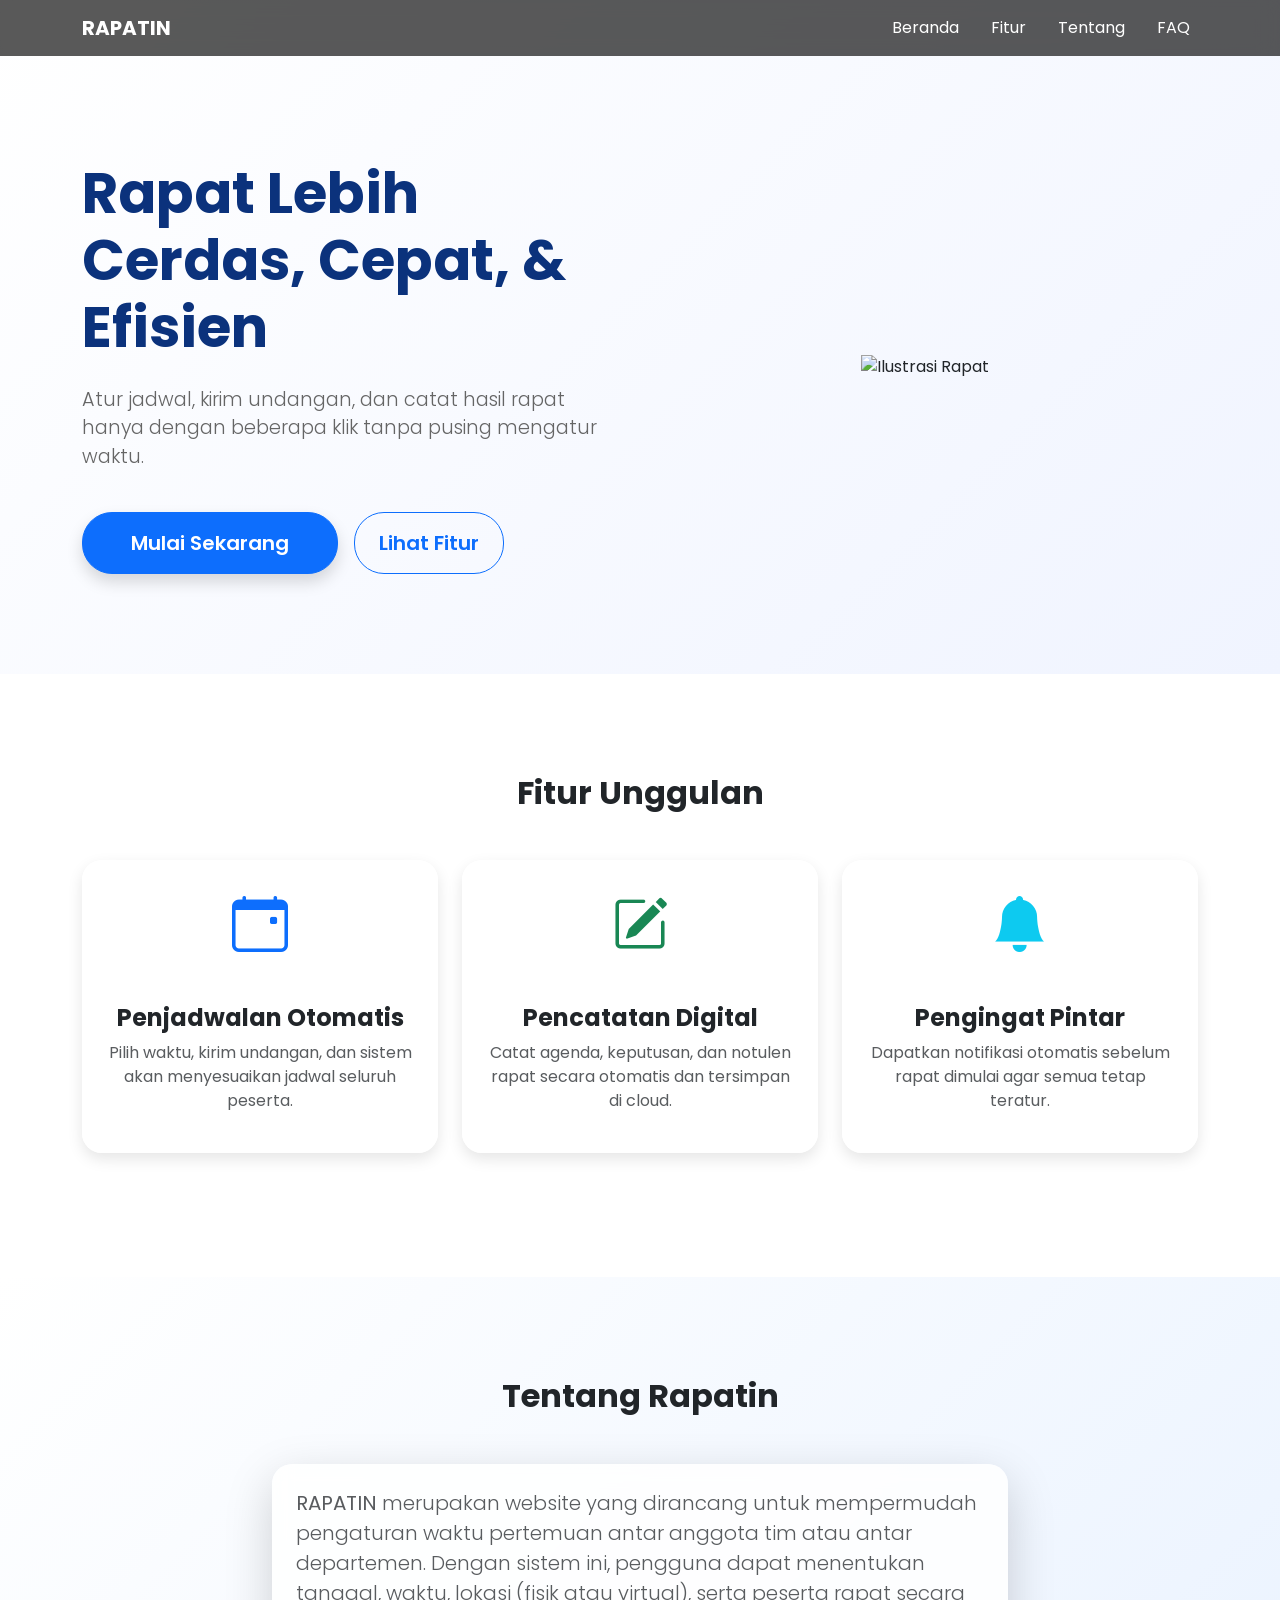
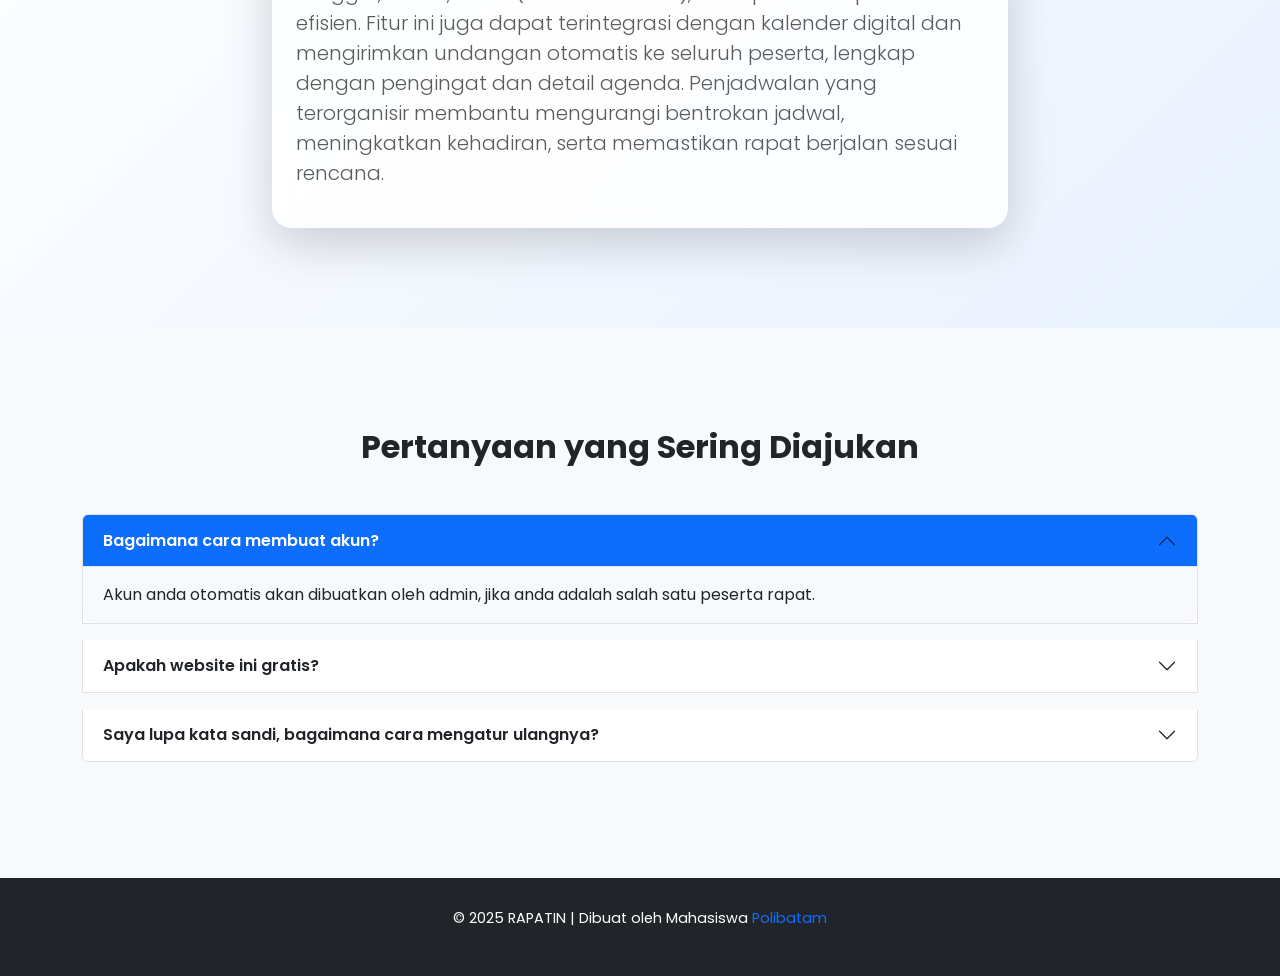
==== landing/index.html @ 559a26ad "Update index.html" ====
<!DOCTYPE html>
<html lang="id">
<head>
  <meta charset="UTF-8" />
  <meta name="viewport" content="width=device-width, initial-scale=1.0" />
  <title>RAPATIN | Aplikasi Penjadwalan Rapat Cerdas</title>
  <link rel="shortcut icon" href="../assets/logo/logo.png">

  <!-- Bootstrap -->
  <link href="https://cdn.jsdelivr.net/npm/bootstrap@5.3.0/dist/css/bootstrap.min.css" rel="stylesheet" />

  <!-- Bootstrap Icons -->
  <link rel="stylesheet" href="https://cdn.jsdelivr.net/npm/bootstrap-icons@1.10.5/font/bootstrap-icons.css" />

  <!-- Google Fonts -->
  <link href="https://fonts.googleapis.com/css2?family=Poppins:wght@400;600;700&display=swap" rel="stylesheet" />

  <!-- AOS Animation -->
  <link href="https://cdn.jsdelivr.net/npm/aos@2.3.4/dist/aos.css" rel="stylesheet" />

  <style>
    /* ===================================
       GAYA UMUM
       =================================== */
    :root {
      --primary: #0d6efd;
      --secondary: #0b327c;
      --accent: #ffc107;
      --dark: #212529;
      --light: #f8f9fa;
    }

    * {
      scroll-behavior: smooth;
    }

    body {
      font-family: "Poppins", sans-serif;
      background: var(--light);
      color: var(--dark);
      overflow-x: hidden;
    }

    /* ===================================
       NAVBAR
       =================================== */
    .navbar {
      transition: all 0.4s ease;
      backdrop-filter: blur(10px);
      background-color: rgba(0, 0, 0, 0.65);
    }

    .navbar.scrolled {
      background-color: var(--dark);
      box-shadow: 0 4px 20px rgba(0, 0, 0, 0.4);
    }

    .nav-link {
      color: #fff !important;
      margin-left: 1rem;
      transition: color 0.3s ease;
    }

    .nav-link:hover {
      color: var(--accent) !important;
    }

   /* ===================================
   HERO SECTION (UPDATED)
   =================================== */

.hero-section {
    background: linear-gradient(135deg, #ffffff 0%, #f0f4ff 100%); /* Warna lebih terang agar ilustrasi menyatu */
    color: var(--dark);
    padding: 160px 0 100px 0;
    position: relative;
    overflow: hidden;
    text-align: left; /* Berubah jadi rata kiri */
}

/* Menghapus pseudo-element ::before yang lama agar tidak menabrak gambar */
.hero-section::before {
    display: none; 
}

.hero-image {
    max-width: 100%;
    height: auto;
    /* Memberikan sedikit efek mengapung */
    animation: floating 3s ease-in-out infinite;
}

@keyframes floating {
    0% { transform: translateY(0px); }
    50% { transform: translateY(-15px); }
    100% { transform: translateY(0px); }
}

.hero-section h1 {
    font-weight: 700;
    font-size: 3.5rem;
    color: var(--secondary);
    line-height: 1.2;
}

.hero-section p {
    color: #555;
    margin-bottom: 30px;
}

    /* Tombol yang lebih menarik */
    .hero-section .btn-warning {
      background: #ffc107;
      border: none;
      padding: 18px 50px;
      font-size: 1.1rem;
      text-transform: uppercase;
      letter-spacing: 1px;
      box-shadow: 0 10px 20px rgba(255, 193, 7, 0.3);
    }

    /* Responsif untuk HP */
    @media (max-width: 768px) {
      .hero-section h1 { font-size: 2.5rem; }
      .hero-section { padding: 100px 20px; }
    
    }

    @keyframes move-bg {
      from { transform: translate(0, 0); }
      to { transform: translate(50px, 50px); }
    }

    .hero-section h1 {
      font-weight: 700;
      font-size: 3.5rem;
    }

    .hero-section p {
      font-size: 1.2rem;
      opacity: 0.9;
      margin-bottom: 40px;
    }

    .hero-section .btn {
      font-weight: 600;
      padding: 15px 40px;
      border-radius: 30px;
      transition: all 0.3s ease;
    }

    .hero-section .btn:hover {
      transform: translateY(-4px);
      box-shadow: 0 8px 20px rgba(255, 193, 7, 0.5);
    }

    /* ===================================
       FITUR SECTION
       =================================== */
    #fitur {
      background: #fff;
      padding: 100px 0;
    }

    #fitur .card {
      border: none;
      border-radius: 20px;
      backdrop-filter: blur(8px);
      background: rgba(255, 255, 255, 0.8);
      box-shadow: 0 6px 15px rgba(0, 0, 0, 0.1);
      transition: all 0.4s ease;
    }

    #fitur .card:hover {
      transform: translateY(-10px);
      box-shadow: 0 15px 25px rgba(0, 0, 0, 0.15);
    }

    #fitur i {
      font-size: 3.5rem;
      color: var(--primary);
      margin-bottom: 20px;
    }

    /* ===================================
       TENTANG SECTION
       =================================== */
    #tentang {
      background: linear-gradient(135deg, #ffffff, #e9f2ff);
      padding: 100px 0;
    }

    #tentang .card {
      border: none;
      background: rgba(255, 255, 255, 0.85);
      backdrop-filter: blur(10px);
      border-radius: 20px;
      box-shadow: 0 6px 20px rgba(0, 0, 0, 0.1);
      transition: all 0.3s ease;
    }

    #tentang .card:hover {
      transform: scale(1.02);
    }

    /* ===================================
       FAQ SECTION
       =================================== */
    #faq {
      padding: 100px 0;
    }

    .accordion-button {
      font-weight: 600;
    }

    .accordion-button:not(.collapsed) {
      background-color: var(--primary);
      color: #fff;
    }

    .accordion-body {
      background-color: #f8f9fc;
      border-radius: 0 0 10px 10px;
    }

    /* ===================================
       FOOTER
       =================================== */
    footer {
      background: var(--dark);
      color: #ffffff;
      text-align: center;
      padding: 30px 0;
      font-size: 0.9rem;
    }

    footer a {
      color: var(--accent);
      text-decoration: none;
    }

    footer a:hover {
      text-decoration: underline;
    }
  </style>
</head>
<body>
  <!-- ========================= NAVBAR ========================= -->
  <nav class="navbar navbar-expand-lg fixed-top">
    <div class="container">
      <a class="navbar-brand fw-bold text-white" href="#">RAPATIN</a>
      <button class="navbar-toggler bg-light" data-bs-toggle="collapse" data-bs-target="#navbarNav">
        <span class="navbar-toggler-icon"></span>
      </button>
      <div class="collapse navbar-collapse" id="navbarNav">
        <ul class="navbar-nav ms-auto text-center">
          <li class="nav-item"><a href="#hero" class="nav-link">Beranda</a></li>
          <li class="nav-item"><a href="#fitur" class="nav-link">Fitur</a></li>
          <li class="nav-item"><a href="#tentang" class="nav-link">Tentang</a></li>
          <li class="nav-item"><a href="#faq" class="nav-link">FAQ</a></li>
        </ul>
      </div>
    </div>
  </nav>

  <!-- ========================= HERO ========================= -->
 <section id="hero" class="hero-section">
  <div class="container">
    <div class="row align-items-center">
      <div class="col-lg-6" data-aos="fade-right">
        <h1 class="mb-4">Rapat Lebih Cerdas, Cepat, & Efisien</h1>
        <p class="lead">Atur jadwal, kirim undangan, dan catat hasil rapat hanya dengan beberapa klik tanpa pusing mengatur waktu.</p>
        <div class="d-flex gap-3">
            <a href="../login/login.php" class="btn btn-primary btn-lg px-5 shadow">Mulai Sekarang</a>
            <a href="#fitur" class="btn btn-outline-primary btn-lg px-4">Lihat Fitur</a>
        </div>
      </div>
      
      <div class="col-lg-6 mt-5 mt-lg-0 text-center" data-aos="fade-left">
        <img src="undraw_eating-together_mr7m.png" alt="Ilustrasi Rapat" class="hero-image">
      </div>
    </div>
  </div>
</section>

  <!-- ========================= FITUR ========================= -->
  <section id="fitur">
    <div class="container">
      <h2 class="text-center fw-bold mb-5" data-aos="fade-up">Fitur Unggulan</h2>
      <div class="row text-center">
        <div class="col-md-4 mb-4" data-aos="zoom-out" data-aos-delay="100">
          <div class="card p-4 h-100">
            <i class="bi bi-calendar-event"></i>
            <h4 class="fw-bold mt-3">Penjadwalan Otomatis</h4>
            <p class="text-muted">Pilih waktu, kirim undangan, dan sistem akan menyesuaikan jadwal seluruh peserta.</p>
          </div>
        </div>
        <div class="col-md-4 mb-4" data-aos="zoom-out" data-aos-delay="200">
          <div class="card p-4 h-100">
            <i class="bi bi-pencil-square text-success"></i>
            <h4 class="fw-bold mt-3">Pencatatan Digital</h4>
            <p class="text-muted">Catat agenda, keputusan, dan notulen rapat secara otomatis dan tersimpan di cloud.</p>
          </div>
        </div>
        <div class="col-md-4 mb-4" data-aos="zoom-out" data-aos-delay="300">
          <div class="card p-4 h-100">
            <i class="bi bi-bell-fill text-info"></i>
            <h4 class="fw-bold mt-3">Pengingat Pintar</h4>
            <p class="text-muted">Dapatkan notifikasi otomatis sebelum rapat dimulai agar semua tetap teratur.</p>
          </div>
        </div>
      </div>
    </div>
  </section>

  <!-- ========================= TENTANG ========================= -->
  <section id="tentang">
    <div class="container">
      <h2 class="text-center fw-bold mb-5" data-aos="fade-up">Tentang Rapatin</h2>
      <div class="row justify-content-center">
        <div class="col-md-8" data-aos="fade-up" data-aos-delay="150">
          <div class="card p-4 shadow-lg">
            <p class="lead text-muted">
              <strong>RAPATIN</strong> merupakan website yang dirancang untuk mempermudah pengaturan waktu pertemuan antar anggota tim atau antar departemen. Dengan sistem ini, pengguna dapat menentukan tanggal, waktu, lokasi (fisik atau virtual), serta peserta rapat secara efisien. Fitur ini juga dapat terintegrasi dengan kalender digital dan mengirimkan undangan otomatis ke seluruh peserta, lengkap dengan pengingat dan detail agenda. Penjadwalan yang terorganisir membantu mengurangi bentrokan jadwal, meningkatkan kehadiran, serta memastikan rapat berjalan sesuai rencana.
            </p>
          </div>
        </div>
      </div>
    </div>
  </section>

  <!-- ========================= FAQ ========================= -->
  <section id="faq" class="bg-light">
    <div class="container">
      <h2 class="text-center fw-bold mb-5" data-aos="fade-up">Pertanyaan yang Sering Diajukan</h2>
      <div class="accordion" id="faqAccordion" data-aos="fade-up" data-aos-delay="150">
        <div class="accordion-item mb-3">
          <h2 class="accordion-header" id="q1">
            <button class="accordion-button" data-bs-toggle="collapse" data-bs-target="#a1">Bagaimana cara membuat akun?</button>
          </h2>
          <div id="a1" class="accordion-collapse collapse show">
            <div class="accordion-body">
              Akun anda otomatis akan dibuatkan oleh admin, jika anda adalah salah satu peserta rapat.
            </div>
          </div>
        </div>

        <div class="accordion-item mb-3">
          <h2 class="accordion-header" id="q2">
            <button class="accordion-button collapsed" data-bs-toggle="collapse" data-bs-target="#a2">Apakah website ini gratis?</button>
          </h2>
          <div id="a2" class="accordion-collapse collapse">
            <div class="accordion-body">
              Tentu saja, website ini gratis karena kami merupakan mahasiswa di Politeknik Negeri Batam yang sedang mengimplementasikan ilmu yang kami dapat ke dalam sebuah website yang berguna untuk semua orang.
            </div>
          </div>
        </div>

        <div class="accordion-item mb-3">
          <h2 class="accordion-header" id="q3">
            <button class="accordion-button collapsed" data-bs-toggle="collapse" data-bs-target="#a3">Saya lupa kata sandi, bagaimana cara mengatur ulangnya?</button>
          </h2>
          <div id="a3" class="accordion-collapse collapse">
            <div class="accordion-body">
              Menghubungi ketua masing-masing organisasi untuk mengatur ulang kata sandi.
          </div>
        </div>
      </div>
    </div>
  </section>

  <!-- ========================= FOOTER ========================= -->
  <footer>
    <p>© 2025 RAPATIN | Dibuat oleh Mahasiswa <a href="#" class="text-primary">Polibatam</a></p>
  </footer>

  <!-- Bootstrap JS -->
  <script src="https://cdn.jsdelivr.net/npm/bootstrap@5.3.0/dist/js/bootstrap.bundle.min.js"></script>

  <!-- AOS Animation -->
  <script src="https://cdn.jsdelivr.net/npm/aos@2.3.4/dist/aos.js"></script>
  <script>
    // Inisialisasi AOS
    AOS.init({ duration: 1000, once: true });

    // Efek Navbar saat scroll
    window.addEventListener("scroll", () => {
      const navbar = document.querySelector(".navbar");
      navbar.classList.toggle("scrolled", window.scrollY > 50);
    });
  </script>
</body>
</html>
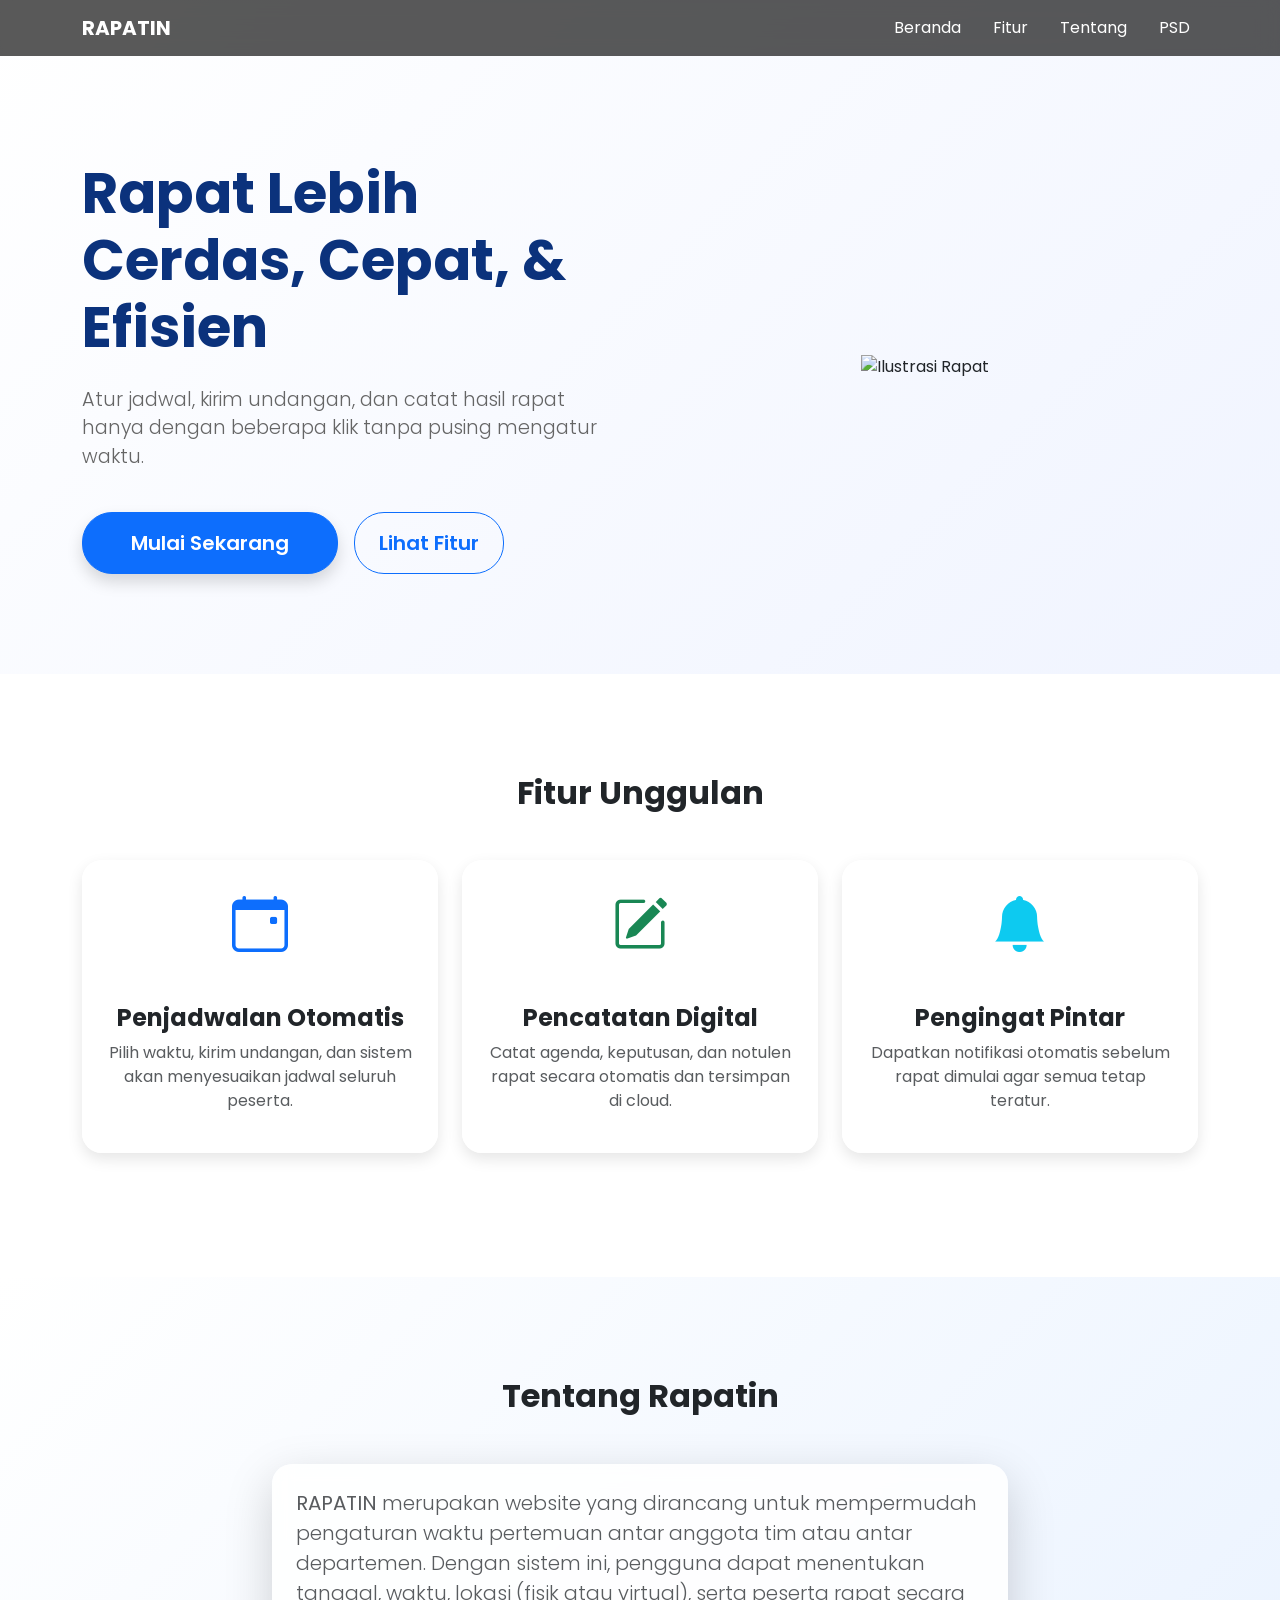
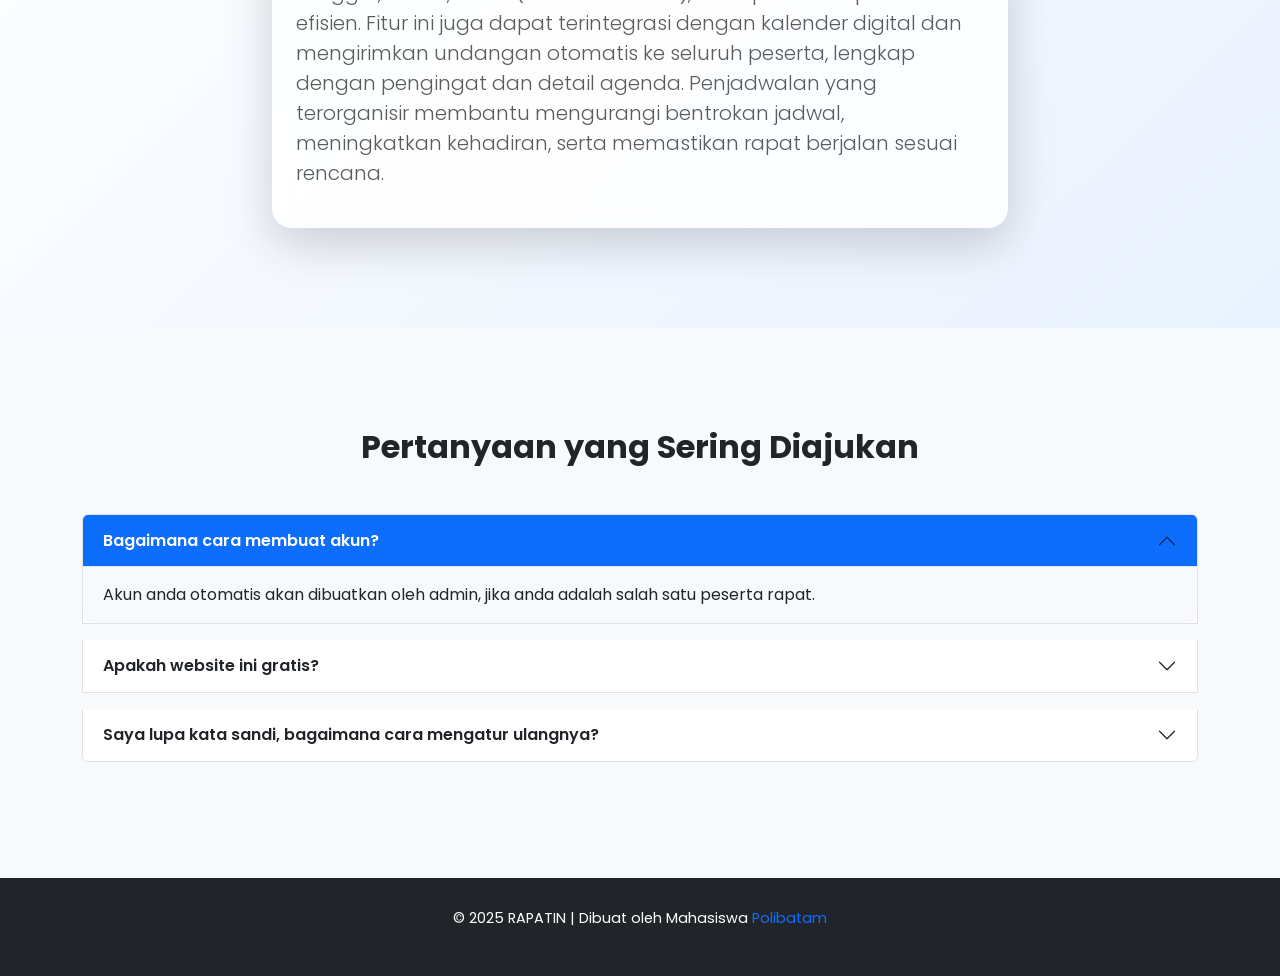
==== commit f7d45459: "Update index.html" ====
--- a/landing/index.html
+++ b/landing/index.html
@@ -258,7 +258,7 @@
           <li class="nav-item"><a href="#hero" class="nav-link">Beranda</a></li>
           <li class="nav-item"><a href="#fitur" class="nav-link">Fitur</a></li>
           <li class="nav-item"><a href="#tentang" class="nav-link">Tentang</a></li>
-          <li class="nav-item"><a href="#faq" class="nav-link">FAQ</a></li>
+          <li class="nav-item"><a href="#faq" class="nav-link">PSD</a></li>
         </ul>
       </div>
     </div>
@@ -393,3 +393,4 @@
 </body>
 </html>
 
+
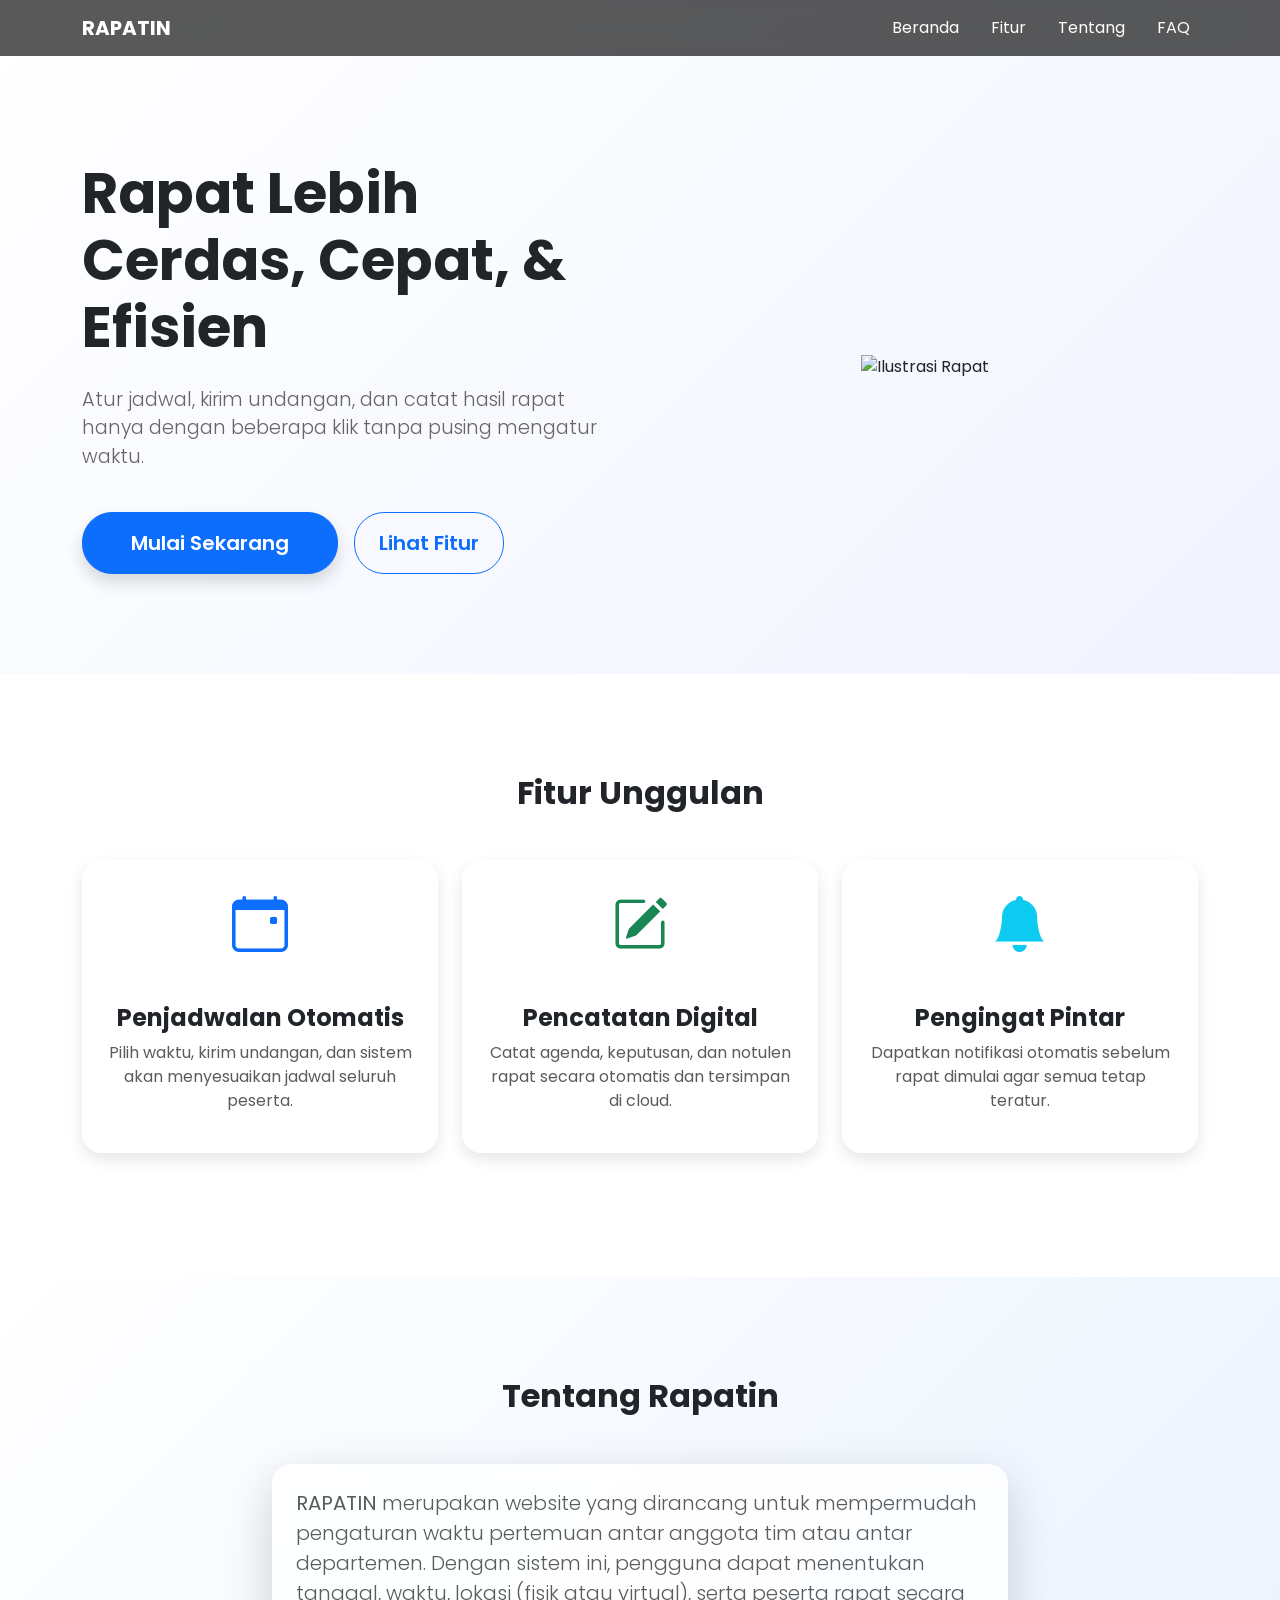
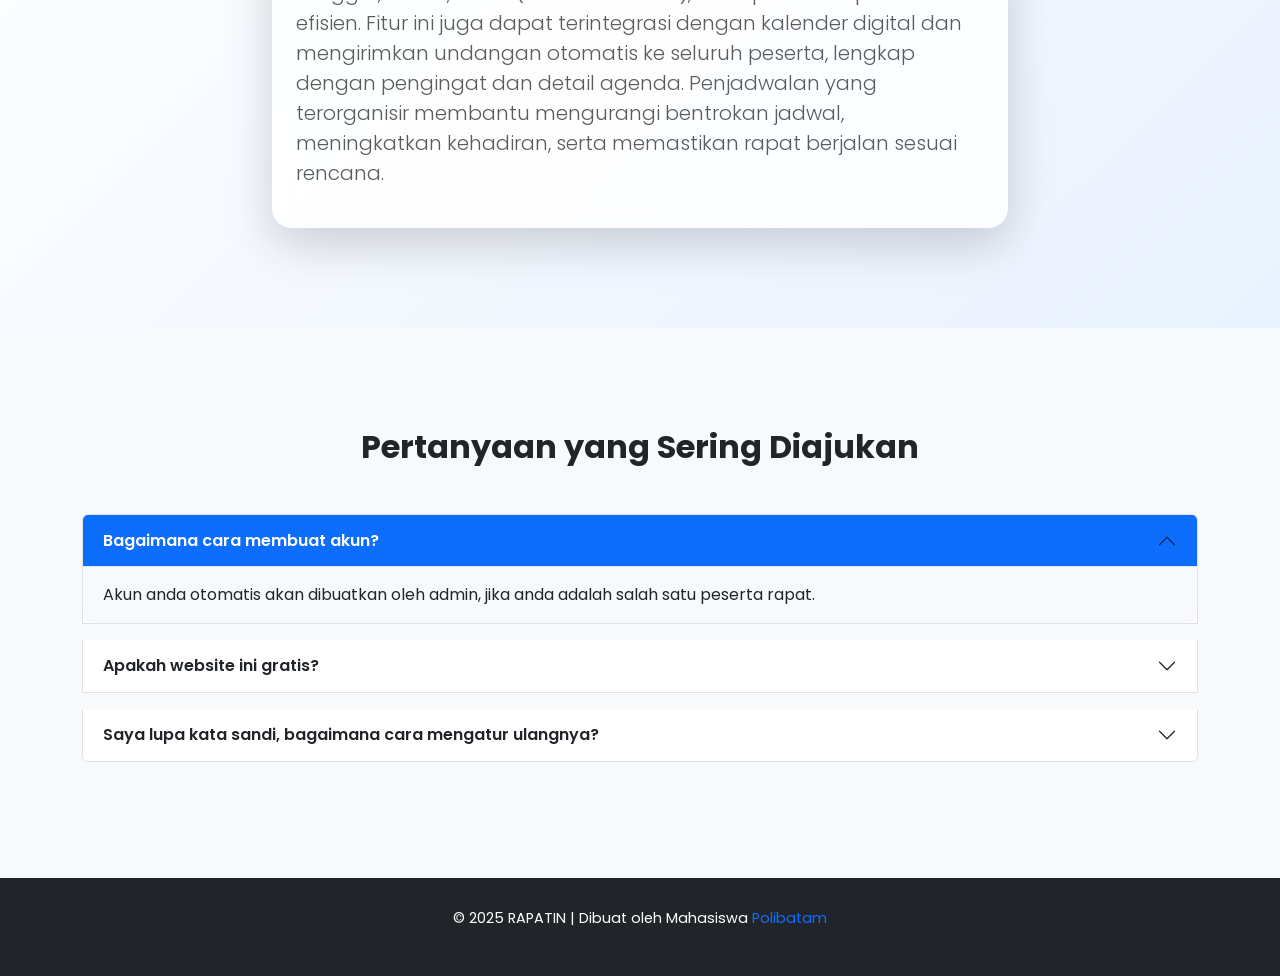
==== commit 3e0300ae: "Update index.html" ====
--- a/landing/index.html
+++ b/landing/index.html
@@ -24,7 +24,11 @@
        =================================== */
     :root {
       --primary: #0d6efd;
+<<<<<<< Updated upstream
       --secondary: #0b327c;
+=======
+      --secondary: #343352;
+>>>>>>> Stashed changes
       --accent: #ffc107;
       --dark: #212529;
       --light: #f8f9fa;
@@ -258,7 +262,7 @@
           <li class="nav-item"><a href="#hero" class="nav-link">Beranda</a></li>
           <li class="nav-item"><a href="#fitur" class="nav-link">Fitur</a></li>
           <li class="nav-item"><a href="#tentang" class="nav-link">Tentang</a></li>
-          <li class="nav-item"><a href="#faq" class="nav-link">PSD</a></li>
+          <li class="nav-item"><a href="#faq" class="nav-link">FAQ</a></li>
         </ul>
       </div>
     </div>
@@ -393,4 +397,3 @@
 </body>
 </html>
 
-
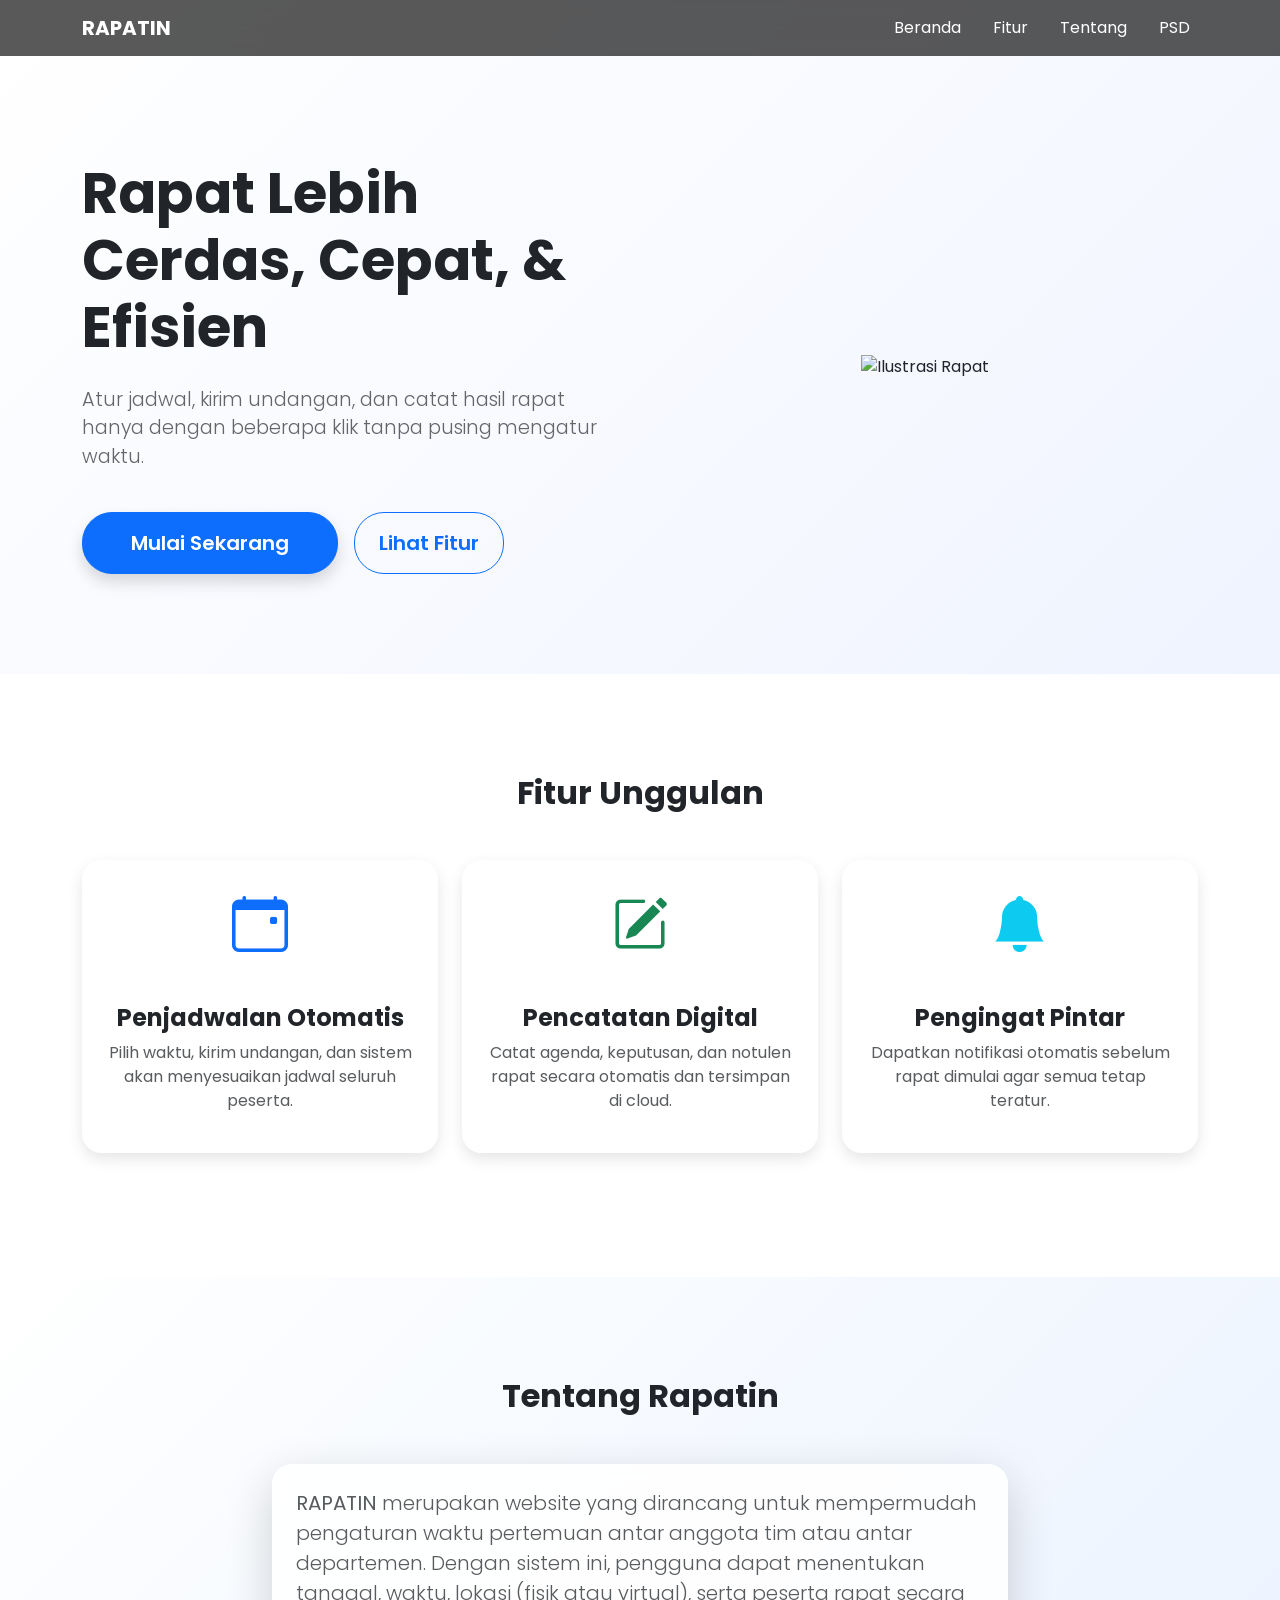
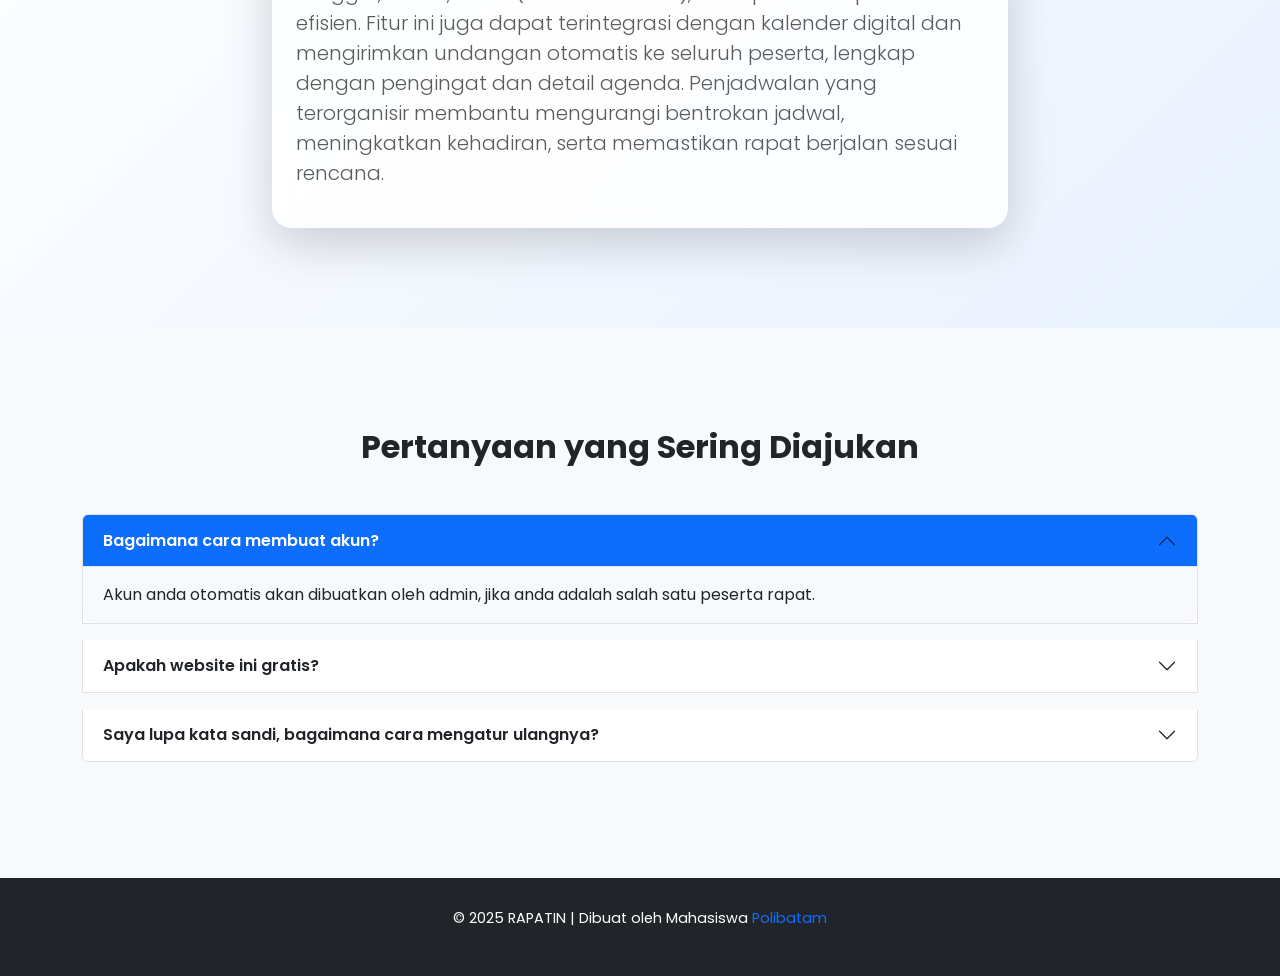
==== commit 93f89619: "Merge branch 'main' of https://github.com/bisyarahsh/pengelolaan" ====
--- a/landing/index.html
+++ b/landing/index.html
@@ -262,7 +262,7 @@
           <li class="nav-item"><a href="#hero" class="nav-link">Beranda</a></li>
           <li class="nav-item"><a href="#fitur" class="nav-link">Fitur</a></li>
           <li class="nav-item"><a href="#tentang" class="nav-link">Tentang</a></li>
-          <li class="nav-item"><a href="#faq" class="nav-link">FAQ</a></li>
+          <li class="nav-item"><a href="#faq" class="nav-link">PSD</a></li>
         </ul>
       </div>
     </div>
@@ -397,3 +397,4 @@
 </body>
 </html>
 
+
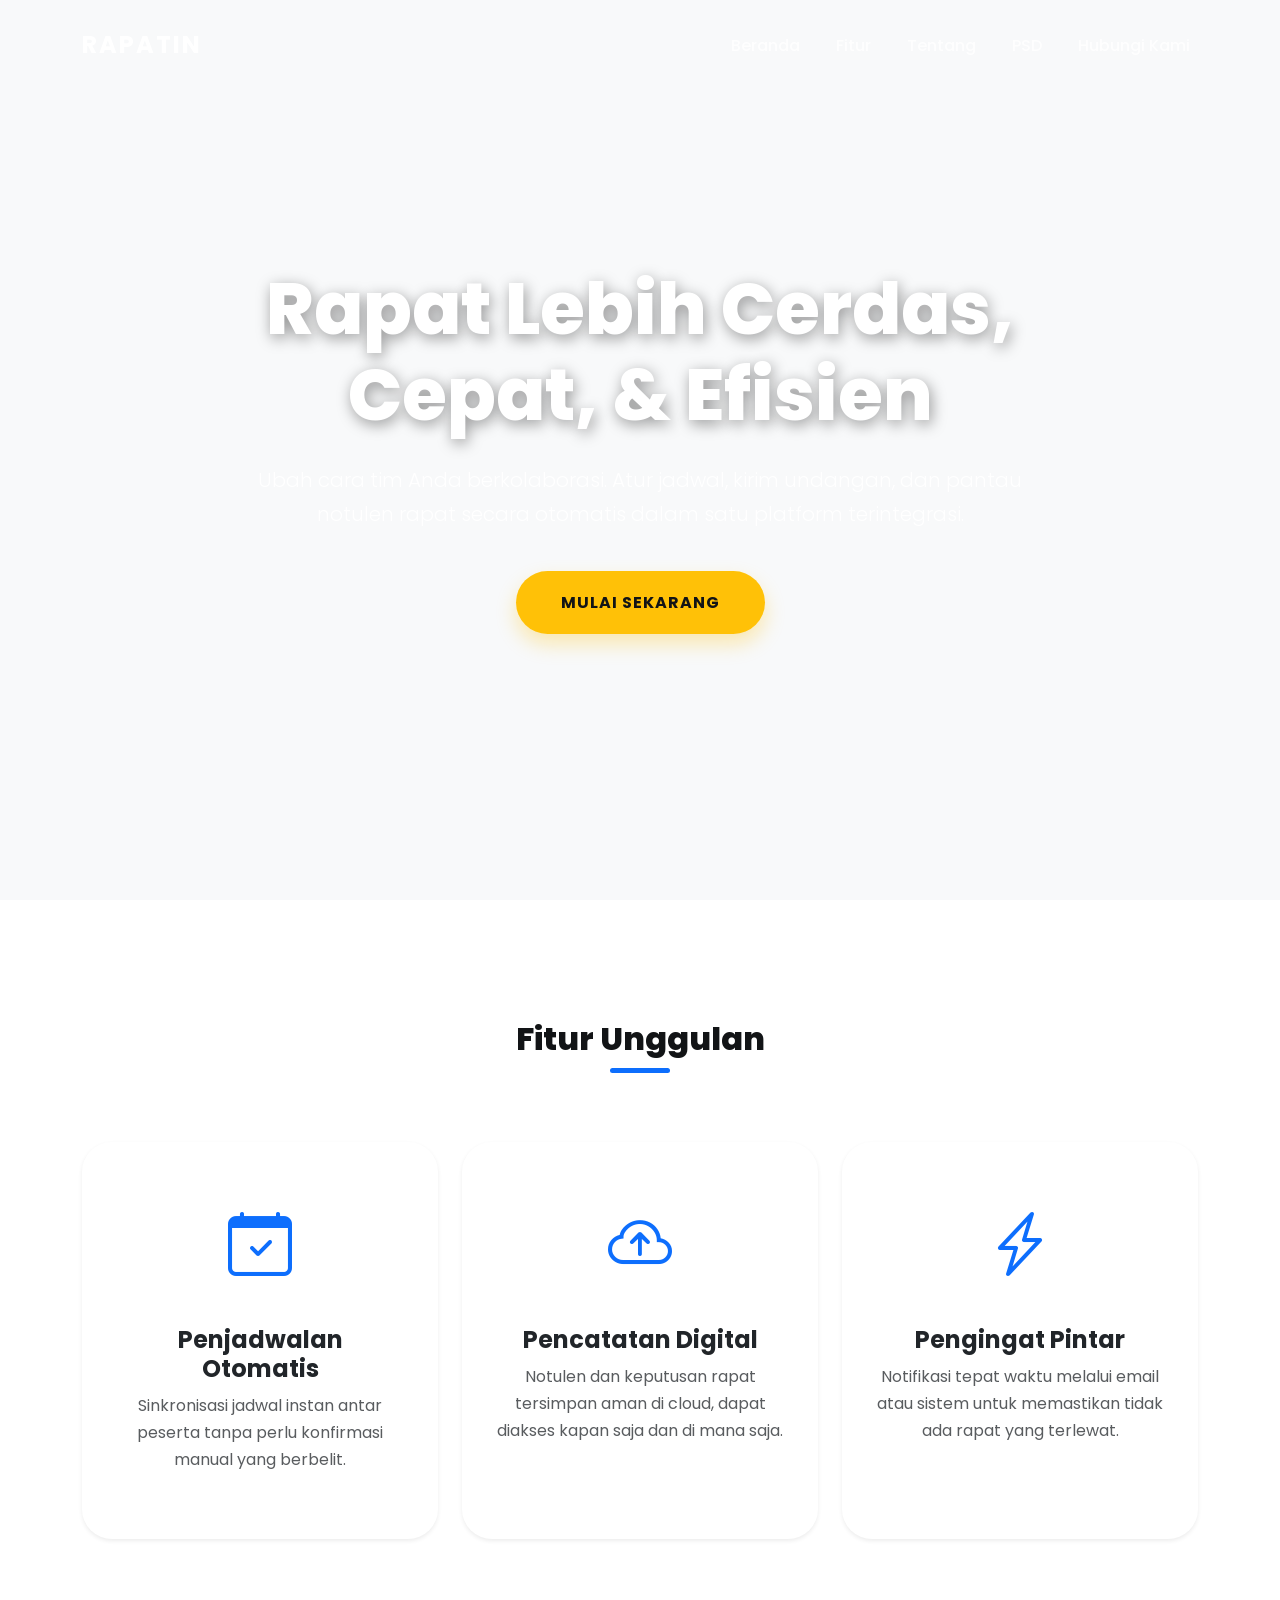
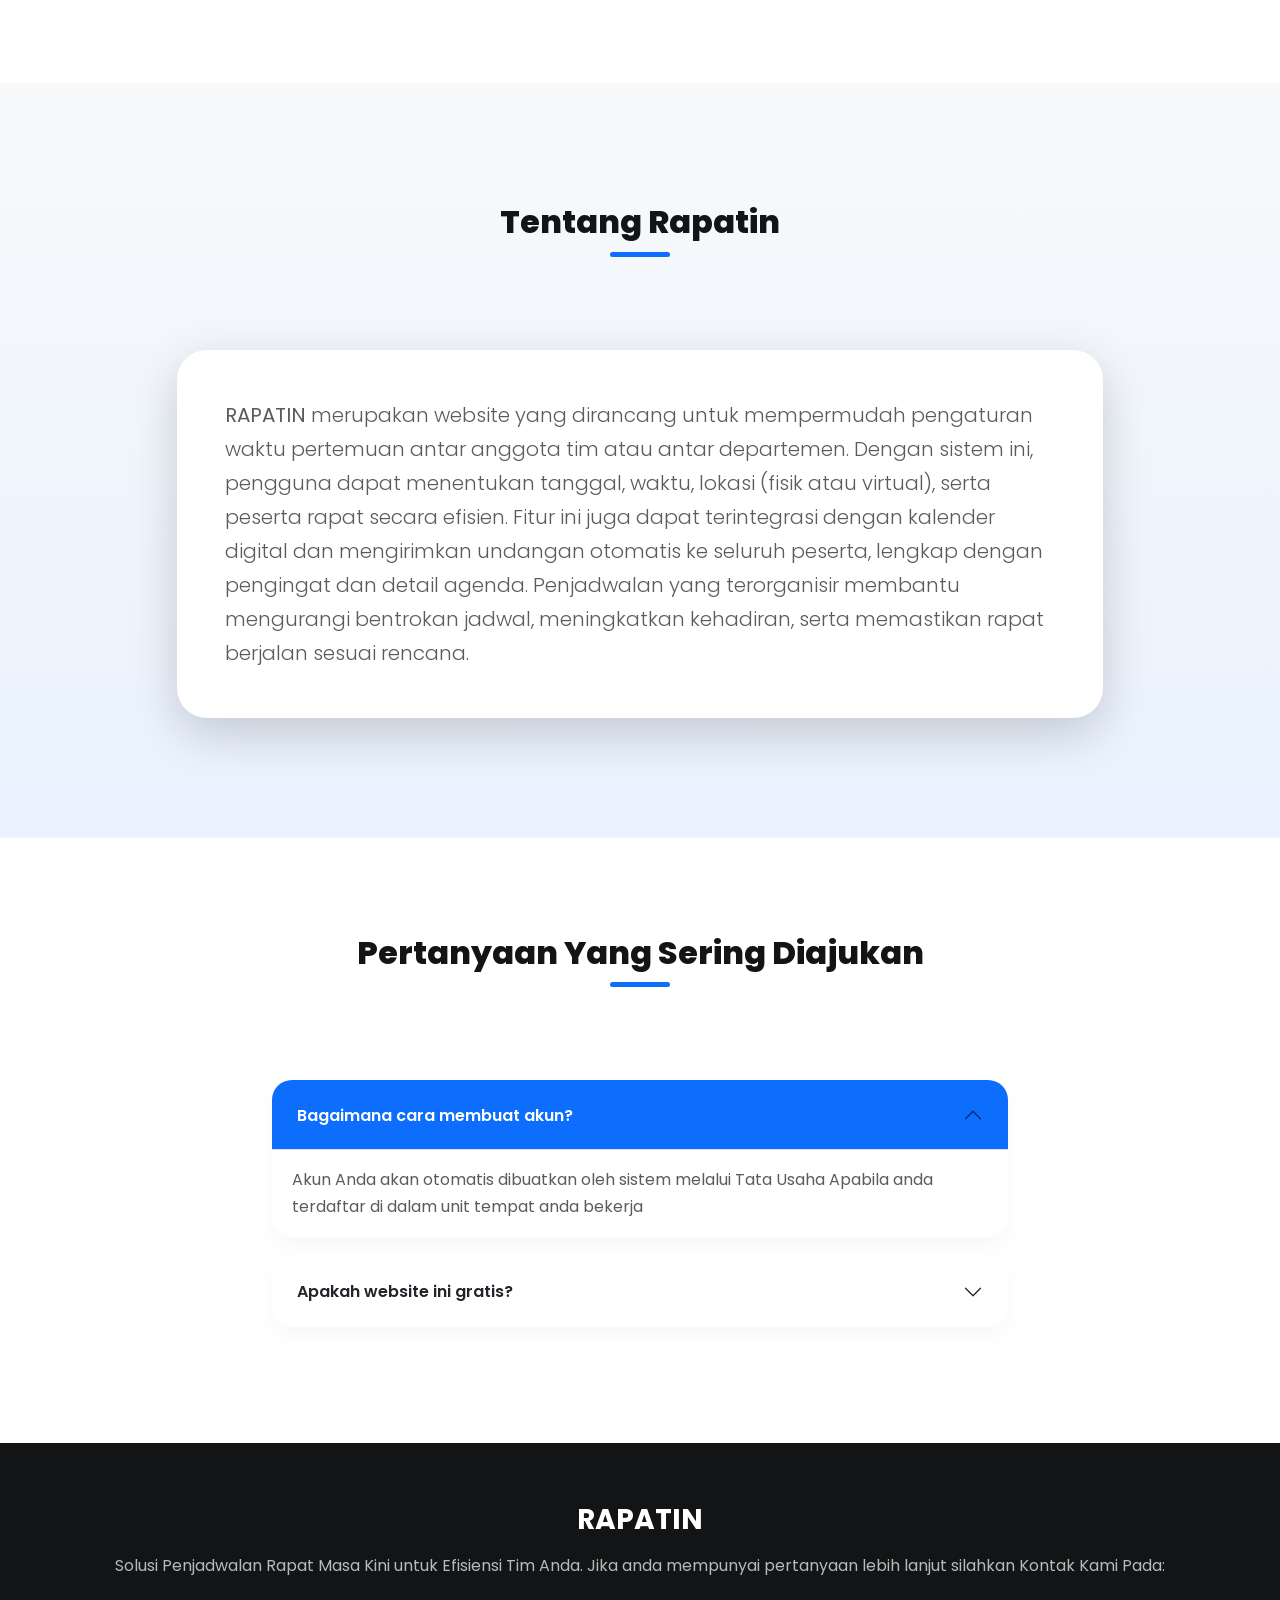
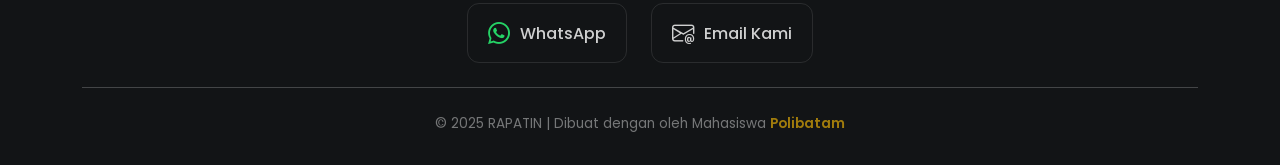
==== commit dbe86f58: "Update index.html" ====
--- a/landing/index.html
+++ b/landing/index.html
@@ -6,32 +6,26 @@
   <title>RAPATIN | Aplikasi Penjadwalan Rapat Cerdas</title>
   <link rel="shortcut icon" href="../assets/logo/logo.png">
 
-  <!-- Bootstrap -->
   <link href="https://cdn.jsdelivr.net/npm/bootstrap@5.3.0/dist/css/bootstrap.min.css" rel="stylesheet" />
 
-  <!-- Bootstrap Icons -->
   <link rel="stylesheet" href="https://cdn.jsdelivr.net/npm/bootstrap-icons@1.10.5/font/bootstrap-icons.css" />
 
-  <!-- Google Fonts -->
-  <link href="https://fonts.googleapis.com/css2?family=Poppins:wght@400;600;700&display=swap" rel="stylesheet" />
-
-  <!-- AOS Animation -->
+  <link href="https://fonts.googleapis.com/css2?family=Poppins:wght@300;400;600;700;800&display=swap" rel="stylesheet" />
+
   <link href="https://cdn.jsdelivr.net/npm/aos@2.3.4/dist/aos.css" rel="stylesheet" />
 
   <style>
     /* ===================================
-       GAYA UMUM
+       GAYA UMUM & VARIABEL
        =================================== */
     :root {
       --primary: #0d6efd;
-<<<<<<< Updated upstream
       --secondary: #0b327c;
-=======
-      --secondary: #343352;
->>>>>>> Stashed changes
       --accent: #ffc107;
-      --dark: #212529;
+      --dark: #121416;
       --light: #f8f9fa;
+      --white: #ffffff;
+      --glass: rgba(255, 255, 255, 0.1);
     }
 
     * {
@@ -43,189 +37,202 @@
       background: var(--light);
       color: var(--dark);
       overflow-x: hidden;
-    }
-
-    /* ===================================
-       NAVBAR
+      line-height: 1.7;
+    }
+
+    /* ===================================
+       NAVBAR MODERN
        =================================== */
     .navbar {
-      transition: all 0.4s ease;
-      backdrop-filter: blur(10px);
-      background-color: rgba(0, 0, 0, 0.65);
+      transition: all 0.4s cubic-bezier(0.4, 0, 0.2, 1);
+      padding: 20px 0;
+      background: transparent;
     }
 
     .navbar.scrolled {
-      background-color: var(--dark);
-      box-shadow: 0 4px 20px rgba(0, 0, 0, 0.4);
+      background: rgba(18, 20, 22, 0.9);
+      backdrop-filter: blur(15px);
+      padding: 12px 0;
+      box-shadow: 0 10px 30px rgba(0, 0, 0, 0.2);
+    }
+
+    .navbar-brand {
+      font-size: 1.5rem;
+      letter-spacing: 2px;
+      transition: 0.3s;
     }
 
     .nav-link {
-      color: #fff !important;
-      margin-left: 1rem;
-      transition: color 0.3s ease;
+      color: var(--white) !important;
+      font-weight: 500;
+      margin-left: 20px;
+      position: relative;
+      opacity: 0.8;
+      transition: 0.3s;
     }
 
     .nav-link:hover {
+      opacity: 1;
       color: var(--accent) !important;
     }
 
-   /* ===================================
-   HERO SECTION (UPDATED)
-   =================================== */
-
-.hero-section {
-    background: linear-gradient(135deg, #ffffff 0%, #f0f4ff 100%); /* Warna lebih terang agar ilustrasi menyatu */
-    color: var(--dark);
-    padding: 160px 0 100px 0;
-    position: relative;
-    overflow: hidden;
-    text-align: left; /* Berubah jadi rata kiri */
-}
-
-/* Menghapus pseudo-element ::before yang lama agar tidak menabrak gambar */
-.hero-section::before {
-    display: none; 
-}
-
-.hero-image {
-    max-width: 100%;
-    height: auto;
-    /* Memberikan sedikit efek mengapung */
-    animation: floating 3s ease-in-out infinite;
-}
-
-@keyframes floating {
-    0% { transform: translateY(0px); }
-    50% { transform: translateY(-15px); }
-    100% { transform: translateY(0px); }
-}
-
-.hero-section h1 {
-    font-weight: 700;
-    font-size: 3.5rem;
-    color: var(--secondary);
-    line-height: 1.2;
-}
-
-.hero-section p {
-    color: #555;
-    margin-bottom: 30px;
-}
-
-    /* Tombol yang lebih menarik */
-    .hero-section .btn-warning {
-      background: #ffc107;
+    .nav-link::after {
+      content: '';
+      position: absolute;
+      width: 0;
+      height: 2px;
+      bottom: -5px;
+      left: 0;
+      background-color: var(--accent);
+      transition: width 0.3s ease;
+    }
+
+    .nav-link:hover::after {
+      width: 100%;
+    }
+
+    /* ===================================
+       HERO SECTION (IMAGE + GRADIENT)
+       =================================== */
+    .hero-section {
+      background: linear-gradient(rgba(0, 0, 0, 0.65)), 
+                  url('polteknya_atu.jpg'); 
+      background-size: cover;
+      background-position: center;
+      background-attachment: fixed;
+      min-height: 100vh;
+      display: flex;
+      align-items: center;
+      color: var(--white);
+      text-align: center;
+      position: relative;
+    }
+
+    .hero-section h1 {
+      font-weight: 800;
+      font-size: clamp(2.5rem, 6vw, 4.5rem);
+      text-shadow: 2px 4px 15px rgba(0,0,0,0.4);
+      margin-bottom: 25px;
+      line-height: 1.2;
+    }
+
+    .hero-section p {
+      font-size: 1.25rem;
+      max-width: 800px;
+      margin: 0 auto 40px;
+      opacity: 0.95;
+      font-weight: 300;
+    }
+
+    .btn-hero {
+      background-color: var(--accent);
+      color: var(--dark);
       border: none;
-      padding: 18px 50px;
-      font-size: 1.1rem;
+      padding: 18px 45px;
+      font-weight: 700;
+      border-radius: 50px;
       text-transform: uppercase;
       letter-spacing: 1px;
+      transition: all 0.3s ease;
       box-shadow: 0 10px 20px rgba(255, 193, 7, 0.3);
-    }
-
-    /* Responsif untuk HP */
-    @media (max-width: 768px) {
-      .hero-section h1 { font-size: 2.5rem; }
-      .hero-section { padding: 100px 20px; }
-    
-    }
-
-    @keyframes move-bg {
-      from { transform: translate(0, 0); }
-      to { transform: translate(50px, 50px); }
-    }
-
-    .hero-section h1 {
-      font-weight: 700;
-      font-size: 3.5rem;
-    }
-
-    .hero-section p {
-      font-size: 1.2rem;
-      opacity: 0.9;
-      margin-bottom: 40px;
-    }
-
-    .hero-section .btn {
-      font-weight: 600;
-      padding: 15px 40px;
-      border-radius: 30px;
-      transition: all 0.3s ease;
-    }
-
-    .hero-section .btn:hover {
-      transform: translateY(-4px);
-      box-shadow: 0 8px 20px rgba(255, 193, 7, 0.5);
+      text-decoration: none;
+      display: inline-block;
+    }
+
+    .btn-hero:hover {
+      transform: translateY(-5px);
+      box-shadow: 0 15px 30px rgba(255, 193, 7, 0.5);
+      background-color: #e6af06;
+      color: #000;
     }
 
     /* ===================================
        FITUR SECTION
        =================================== */
     #fitur {
-      background: #fff;
-      padding: 100px 0;
+      padding: 120px 0;
+      background: var(--white);
+    }
+
+    .section-title {
+      font-weight: 800;
+      position: relative;
+      margin-bottom: 60px;
+      display: inline-block;
+    }
+
+    .section-title::after {
+      content: '';
+      position: absolute;
+      width: 60px;
+      height: 5px;
+      background: var(--primary);
+      bottom: -15px;
+      left: 50%;
+      transform: translateX(-50%);
+      border-radius: 10px;
     }
 
     #fitur .card {
       border: none;
-      border-radius: 20px;
-      backdrop-filter: blur(8px);
-      background: rgba(255, 255, 255, 0.8);
-      box-shadow: 0 6px 15px rgba(0, 0, 0, 0.1);
-      transition: all 0.4s ease;
+      border-radius: 30px;
+      padding: 50px 35px;
+      background: var(--white);
+      box-shadow: 0 20px 40px rgba(0, 0, 0, 0.05);
+      transition: all 0.5s cubic-bezier(0.4, 0, 0.2, 1);
+      height: 100%;
     }
 
     #fitur .card:hover {
-      transform: translateY(-10px);
-      box-shadow: 0 15px 25px rgba(0, 0, 0, 0.15);
-    }
-
-    #fitur i {
-      font-size: 3.5rem;
+      transform: translateY(-15px);
+      background: var(--secondary);
+      box-shadow: 0 30px 60px rgba(11, 50, 124, 0.3);
+    }
+
+    #fitur .card i {
+      font-size: 4rem;
       color: var(--primary);
-      margin-bottom: 20px;
-    }
-
-    /* ===================================
-       TENTANG SECTION
+      margin-bottom: 25px;
+      transition: 0.5s;
+      display: inline-block;
+    }
+
+    #fitur .card:hover i, 
+    #fitur .card:hover h4, 
+    #fitur .card:hover p {
+      color: var(--white) !important;
+    }
+
+    /* ===================================
+       TENTANG & PSD
        =================================== */
     #tentang {
-      background: linear-gradient(135deg, #ffffff, #e9f2ff);
-      padding: 100px 0;
+      padding: 120px 0;
+      background: linear-gradient(180deg, #f8f9fa 0%, #e9f2ff 100%);
     }
 
     #tentang .card {
       border: none;
-      background: rgba(255, 255, 255, 0.85);
-      backdrop-filter: blur(10px);
-      border-radius: 20px;
-      box-shadow: 0 6px 20px rgba(0, 0, 0, 0.1);
-      transition: all 0.3s ease;
-    }
-
-    #tentang .card:hover {
-      transform: scale(1.02);
-    }
-
-    /* ===================================
-       FAQ SECTION
-       =================================== */
-    #faq {
-      padding: 100px 0;
+      border-radius: 30px;
+      box-shadow: 0 20px 50px rgba(0,0,0,0.08);
+    }
+
+    .accordion-item {
+      border: none;
+      margin-bottom: 20px;
+      border-radius: 20px !important;
+      overflow: hidden;
+      box-shadow: 0 10px 20px rgba(0,0,0,0.03);
     }
 
     .accordion-button {
+      padding: 25px;
       font-weight: 600;
     }
 
     .accordion-button:not(.collapsed) {
       background-color: var(--primary);
-      color: #fff;
-    }
-
-    .accordion-body {
-      background-color: #f8f9fc;
-      border-radius: 0 0 10px 10px;
+      color: white;
     }
 
     /* ===================================
@@ -233,168 +240,208 @@
        =================================== */
     footer {
       background: var(--dark);
-      color: #ffffff;
-      text-align: center;
-      padding: 30px 0;
-      font-size: 0.9rem;
+      padding: 60px 0 30px;
+      color: rgba(255,255,255,0.7);
     }
 
     footer a {
       color: var(--accent);
       text-decoration: none;
-    }
-
-    footer a:hover {
-      text-decoration: underline;
+      font-weight: 600;
+    }
+    /* CSS Tambahan untuk Kontak di Footer */
+    .contact-link {
+      color: rgba(255, 255, 255, 0.8);
+      text-decoration: none;
+      font-weight: 500;
+      display: flex;
+      align-items: center;
+      gap: 10px;
+      padding: 10px 20px;
+      border: 1px solid rgba(255, 255, 255, 0.1);
+      border-radius: 12px;
+      transition: all 0.3s ease;
+    }
+
+    .contact-link i {
+      font-size: 1.4rem;
+    }
+
+    .contact-link:hover {
+      background: rgba(255, 255, 255, 0.05);
+      color: var(--accent) !important;
+      border-color: var(--accent);
+      transform: translateY(-3px);
+    }
+
+    .bi-whatsapp {
+      color: #25D366; /* Warna khas WhatsApp */
+    }
+
+    .text-accent {
+      color: var(--accent) !important;
+      text-decoration: none;
     }
   </style>
 </head>
 <body>
-  <!-- ========================= NAVBAR ========================= -->
+
   <nav class="navbar navbar-expand-lg fixed-top">
     <div class="container">
       <a class="navbar-brand fw-bold text-white" href="#">RAPATIN</a>
-      <button class="navbar-toggler bg-light" data-bs-toggle="collapse" data-bs-target="#navbarNav">
-        <span class="navbar-toggler-icon"></span>
+      <button class="navbar-toggler border-0 shadow-none" type="button" data-bs-toggle="collapse" data-bs-target="#navbarNav">
+        <span class="bi bi-list text-white" style="font-size: 2rem;"></span>
       </button>
       <div class="collapse navbar-collapse" id="navbarNav">
         <ul class="navbar-nav ms-auto text-center">
           <li class="nav-item"><a href="#hero" class="nav-link">Beranda</a></li>
           <li class="nav-item"><a href="#fitur" class="nav-link">Fitur</a></li>
           <li class="nav-item"><a href="#tentang" class="nav-link">Tentang</a></li>
-          <li class="nav-item"><a href="#faq" class="nav-link">PSD</a></li>
+          <li class="nav-item"><a href="#psd" class="nav-link">PSD</a></li>
+          <li class="nav-item"><a href="#hubungi" class="nav-link">Hubungi Kami</a></li>
         </ul>
       </div>
     </div>
   </nav>
 
-  <!-- ========================= HERO ========================= -->
- <section id="hero" class="hero-section">
-  <div class="container">
-    <div class="row align-items-center">
-      <div class="col-lg-6" data-aos="fade-right">
-        <h1 class="mb-4">Rapat Lebih Cerdas, Cepat, & Efisien</h1>
-        <p class="lead">Atur jadwal, kirim undangan, dan catat hasil rapat hanya dengan beberapa klik tanpa pusing mengatur waktu.</p>
-        <div class="d-flex gap-3">
-            <a href="../login/login.php" class="btn btn-primary btn-lg px-5 shadow">Mulai Sekarang</a>
-            <a href="#fitur" class="btn btn-outline-primary btn-lg px-4">Lihat Fitur</a>
-        </div>
-      </div>
-      
-      <div class="col-lg-6 mt-5 mt-lg-0 text-center" data-aos="fade-left">
-        <img src="undraw_eating-together_mr7m.png" alt="Ilustrasi Rapat" class="hero-image">
-      </div>
-    </div>
-  </div>
-</section>
-
-  <!-- ========================= FITUR ========================= -->
+  <section id="hero" class="hero-section">
+    <div class="container" data-aos="zoom-in" data-aos-duration="1200">
+      <div class="row justify-content-center">
+        <div class="col-lg-10">
+          <h1>Rapat Lebih Cerdas, Cepat, & Efisien</h1>
+          <p>Ubah cara tim Anda berkolaborasi. Atur jadwal, kirim undangan, dan pantau notulen rapat secara otomatis dalam satu platform terintegrasi.</p>
+          <a href="../login/login.php" class="btn-hero">Mulai Sekarang</a>
+        </div>
+      </div>
+    </div>
+  </section>
+
   <section id="fitur">
-    <div class="container">
-      <h2 class="text-center fw-bold mb-5" data-aos="fade-up">Fitur Unggulan</h2>
-      <div class="row text-center">
-        <div class="col-md-4 mb-4" data-aos="zoom-out" data-aos-delay="100">
-          <div class="card p-4 h-100">
-            <i class="bi bi-calendar-event"></i>
-            <h4 class="fw-bold mt-3">Penjadwalan Otomatis</h4>
-            <p class="text-muted">Pilih waktu, kirim undangan, dan sistem akan menyesuaikan jadwal seluruh peserta.</p>
-          </div>
-        </div>
-        <div class="col-md-4 mb-4" data-aos="zoom-out" data-aos-delay="200">
-          <div class="card p-4 h-100">
-            <i class="bi bi-pencil-square text-success"></i>
-            <h4 class="fw-bold mt-3">Pencatatan Digital</h4>
-            <p class="text-muted">Catat agenda, keputusan, dan notulen rapat secara otomatis dan tersimpan di cloud.</p>
-          </div>
-        </div>
-        <div class="col-md-4 mb-4" data-aos="zoom-out" data-aos-delay="300">
-          <div class="card p-4 h-100">
-            <i class="bi bi-bell-fill text-info"></i>
-            <h4 class="fw-bold mt-3">Pengingat Pintar</h4>
-            <p class="text-muted">Dapatkan notifikasi otomatis sebelum rapat dimulai agar semua tetap teratur.</p>
+    <div class="container text-center">
+      <h2 class="section-title" data-aos="fade-up">Fitur Unggulan</h2>
+      <div class="row mt-4">
+        <div class="col-md-4 mb-4" data-aos="fade-up" data-aos-delay="100">
+          <div class="card shadow-sm">
+            <i class="bi bi-calendar-check"></i>
+            <h4 class="fw-bold">Penjadwalan Otomatis</h4>
+            <p class="text-muted">Sinkronisasi jadwal instan antar peserta tanpa perlu konfirmasi manual yang berbelit.</p>
+          </div>
+        </div>
+        <div class="col-md-4 mb-4" data-aos="fade-up" data-aos-delay="200">
+          <div class="card shadow-sm">
+            <i class="bi bi-cloud-arrow-up"></i>
+            <h4 class="fw-bold">Pencatatan Digital</h4>
+            <p class="text-muted">Notulen dan keputusan rapat tersimpan aman di cloud, dapat diakses kapan saja dan di mana saja.</p>
+          </div>
+        </div>
+        <div class="col-md-4 mb-4" data-aos="fade-up" data-aos-delay="300">
+          <div class="card shadow-sm">
+            <i class="bi bi-lightning-charge"></i>
+            <h4 class="fw-bold">Pengingat Pintar</h4>
+            <p class="text-muted">Notifikasi tepat waktu melalui email atau sistem untuk memastikan tidak ada rapat yang terlewat.</p>
           </div>
         </div>
       </div>
     </div>
   </section>
 
-  <!-- ========================= TENTANG ========================= -->
   <section id="tentang">
     <div class="container">
-      <h2 class="text-center fw-bold mb-5" data-aos="fade-up">Tentang Rapatin</h2>
+      <div class="text-center mb-5">
+        <h2 class="section-title" data-aos="fade-up">Tentang Rapatin</h2>
+      </div>
       <div class="row justify-content-center">
-        <div class="col-md-8" data-aos="fade-up" data-aos-delay="150">
-          <div class="card p-4 shadow-lg">
-            <p class="lead text-muted">
-              <strong>RAPATIN</strong> merupakan website yang dirancang untuk mempermudah pengaturan waktu pertemuan antar anggota tim atau antar departemen. Dengan sistem ini, pengguna dapat menentukan tanggal, waktu, lokasi (fisik atau virtual), serta peserta rapat secara efisien. Fitur ini juga dapat terintegrasi dengan kalender digital dan mengirimkan undangan otomatis ke seluruh peserta, lengkap dengan pengingat dan detail agenda. Penjadwalan yang terorganisir membantu mengurangi bentrokan jadwal, meningkatkan kehadiran, serta memastikan rapat berjalan sesuai rencana.
-            </p>
+        <div class="col-md-10" data-aos="fade-right">
+          <div class="card p-5 border-0 shadow-lg">
+            <div class="row align-items-center">
+              <div class="col-lg-12">
+                <p class="lead text-muted mb-0">
+                  <strong>RAPATIN</strong> merupakan website yang dirancang untuk mempermudah pengaturan waktu pertemuan antar anggota tim atau antar departemen. Dengan sistem ini, pengguna dapat menentukan tanggal, waktu, lokasi (fisik atau virtual), serta peserta rapat secara efisien. Fitur ini juga dapat terintegrasi dengan kalender digital dan mengirimkan undangan otomatis ke seluruh peserta, lengkap dengan pengingat dan detail agenda. Penjadwalan yang terorganisir membantu mengurangi bentrokan jadwal, meningkatkan kehadiran, serta memastikan rapat berjalan sesuai rencana.
+                </p>
+              </div>
+            </div>
           </div>
         </div>
       </div>
     </div>
   </section>
 
-  <!-- ========================= FAQ ========================= -->
-  <section id="faq" class="bg-light">
-    <div class="container">
-      <h2 class="text-center fw-bold mb-5" data-aos="fade-up">Pertanyaan yang Sering Diajukan</h2>
-      <div class="accordion" id="faqAccordion" data-aos="fade-up" data-aos-delay="150">
-        <div class="accordion-item mb-3">
-          <h2 class="accordion-header" id="q1">
-            <button class="accordion-button" data-bs-toggle="collapse" data-bs-target="#a1">Bagaimana cara membuat akun?</button>
-          </h2>
-          <div id="a1" class="accordion-collapse collapse show">
-            <div class="accordion-body">
-              Akun anda otomatis akan dibuatkan oleh admin, jika anda adalah salah satu peserta rapat.
+  <section id="psd" class="py-5 bg-white">
+    <div class="container py-5">
+      <div class="text-center mb-5">
+        <h2 class="section-title" data-aos="fade-up">Pertanyaan Yang Sering Diajukan</h2>
+      </div>
+      <div class="row justify-content-center">
+        <div class="col-lg-8" data-aos="fade-up" data-aos-delay="200">
+          <div class="accordion" id="psdAccordion">
+            <div class="accordion-item">
+              <h2 class="accordion-header">
+                <button class="accordion-button" type="button" data-bs-toggle="collapse" data-bs-target="#a1">
+                  Bagaimana cara membuat akun?
+                </button>
+              </h2>
+              <div id="a1" class="accordion-collapse collapse show" data-bs-parent="#psdAccordion">
+                <div class="accordion-body text-muted">
+                  Akun Anda akan otomatis dibuatkan oleh sistem melalui Tata Usaha Apabila anda terdaftar di dalam unit tempat anda bekerja
+                </div>
+              </div>
             </div>
-          </div>
-        </div>
-
-        <div class="accordion-item mb-3">
-          <h2 class="accordion-header" id="q2">
-            <button class="accordion-button collapsed" data-bs-toggle="collapse" data-bs-target="#a2">Apakah website ini gratis?</button>
-          </h2>
-          <div id="a2" class="accordion-collapse collapse">
-            <div class="accordion-body">
-              Tentu saja, website ini gratis karena kami merupakan mahasiswa di Politeknik Negeri Batam yang sedang mengimplementasikan ilmu yang kami dapat ke dalam sebuah website yang berguna untuk semua orang.
+            <div class="accordion-item">
+              <h2 class="accordion-header">
+                <button class="accordion-button collapsed" type="button" data-bs-toggle="collapse" data-bs-target="#a2">
+                  Apakah website ini gratis?
+                </button>
+              </h2>
+              <div id="a2" class="accordion-collapse collapse" data-bs-parent="#psdAccordion">
+                <div class="accordion-body text-muted">
+                  Tentu saja. Proyek ini dikembangkan oleh mahasiswa Politeknik Negeri Batam sebagai bentuk kontribusi nyata dalam penyediaan alat bantu produktivitas berbasis web.
+                </div>
+              </div>
             </div>
           </div>
         </div>
-
-        <div class="accordion-item mb-3">
-          <h2 class="accordion-header" id="q3">
-            <button class="accordion-button collapsed" data-bs-toggle="collapse" data-bs-target="#a3">Saya lupa kata sandi, bagaimana cara mengatur ulangnya?</button>
-          </h2>
-          <div id="a3" class="accordion-collapse collapse">
-            <div class="accordion-body">
-              Menghubungi ketua masing-masing organisasi untuk mengatur ulang kata sandi.
-          </div>
-        </div>
       </div>
     </div>
   </section>
 
-  <!-- ========================= FOOTER ========================= -->
-  <footer>
-    <p>© 2025 RAPATIN | Dibuat oleh Mahasiswa <a href="#" class="text-primary">Polibatam</a></p>
+  <footer id="hubungi">
+    <div class="container text-center">
+      <div class="row mb-4">
+        <div class="col-md-12">
+          <h3 class="text-white fw-bold mb-3">RAPATIN</h3>
+          <p class="mb-4">Solusi Penjadwalan Rapat Masa Kini untuk Efisiensi Tim Anda. Jika anda mempunyai pertanyaan lebih lanjut silahkan Kontak Kami Pada:</p>
+          
+          <div class="d-flex justify-content-center gap-4 mt-2">
+            <a href="https://wa.me/62895417483450" target="_blank" class="contact-link">
+              <i class="bi bi-whatsapp"></i> <span>WhatsApp</span>
+            </a>
+            <a href="mailto:adriansa0125@gmail.com" class="contact-link">
+              <i class="bi bi-envelope-at"></i> <span>Email Kami</span>
+            </a>
+          </div>
+        </div>
+      </div>
+      
+      <hr class="bg-secondary opacity-25">
+      <p class="mb-0 mt-4" style="font-size: 0.85rem; opacity: 0.6;">
+        © 2025 RAPATIN | Dibuat dengan oleh Mahasiswa <a href="#" class="text-accent">Polibatam</a>
+      </p>
+    </div>
   </footer>
 
-  <!-- Bootstrap JS -->
   <script src="https://cdn.jsdelivr.net/npm/bootstrap@5.3.0/dist/js/bootstrap.bundle.min.js"></script>
-
-  <!-- AOS Animation -->
   <script src="https://cdn.jsdelivr.net/npm/aos@2.3.4/dist/aos.js"></script>
   <script>
-    // Inisialisasi AOS
     AOS.init({ duration: 1000, once: true });
 
-    // Efek Navbar saat scroll
     window.addEventListener("scroll", () => {
       const navbar = document.querySelector(".navbar");
-      navbar.classList.toggle("scrolled", window.scrollY > 50);
+      if (window.scrollY > 50) {
+        navbar.classList.add("scrolled");
+      } else {
+        navbar.classList.remove("scrolled");
+      }
     });
   </script>
 </body>
 </html>
-
-
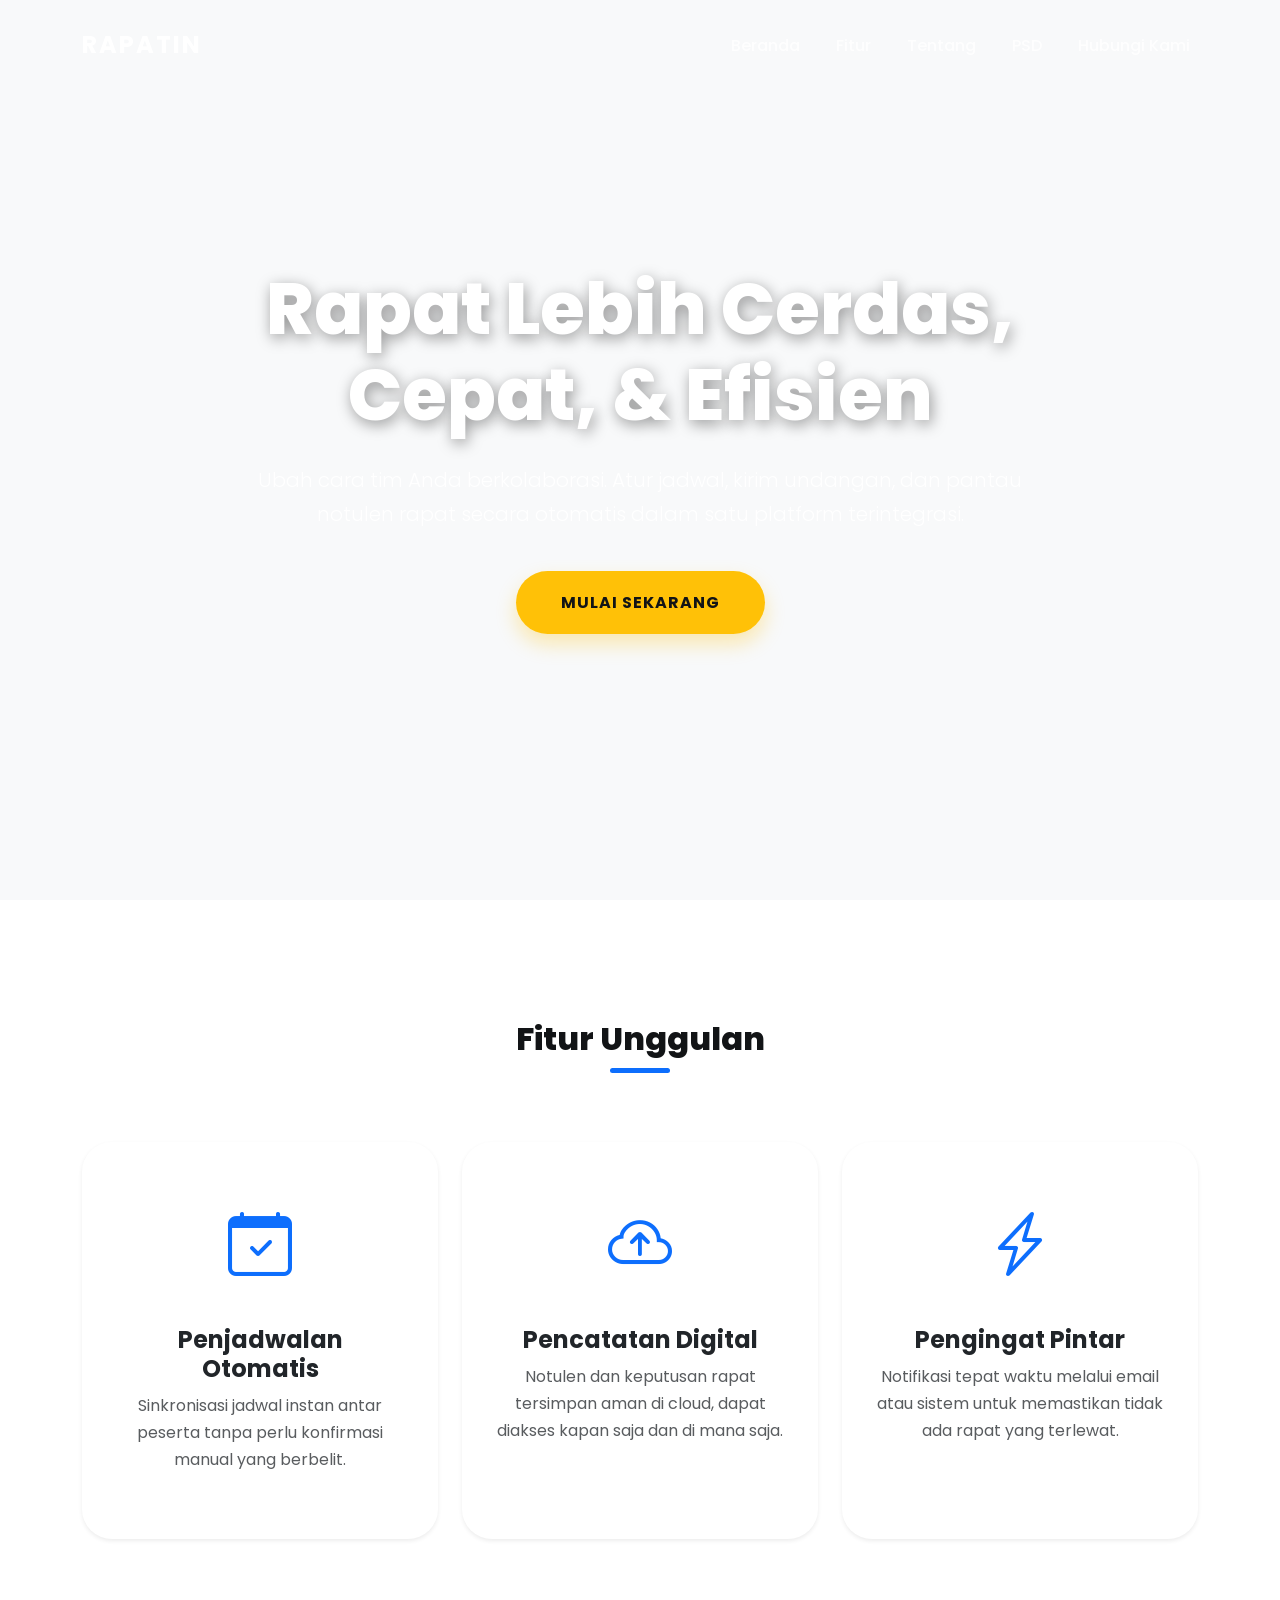
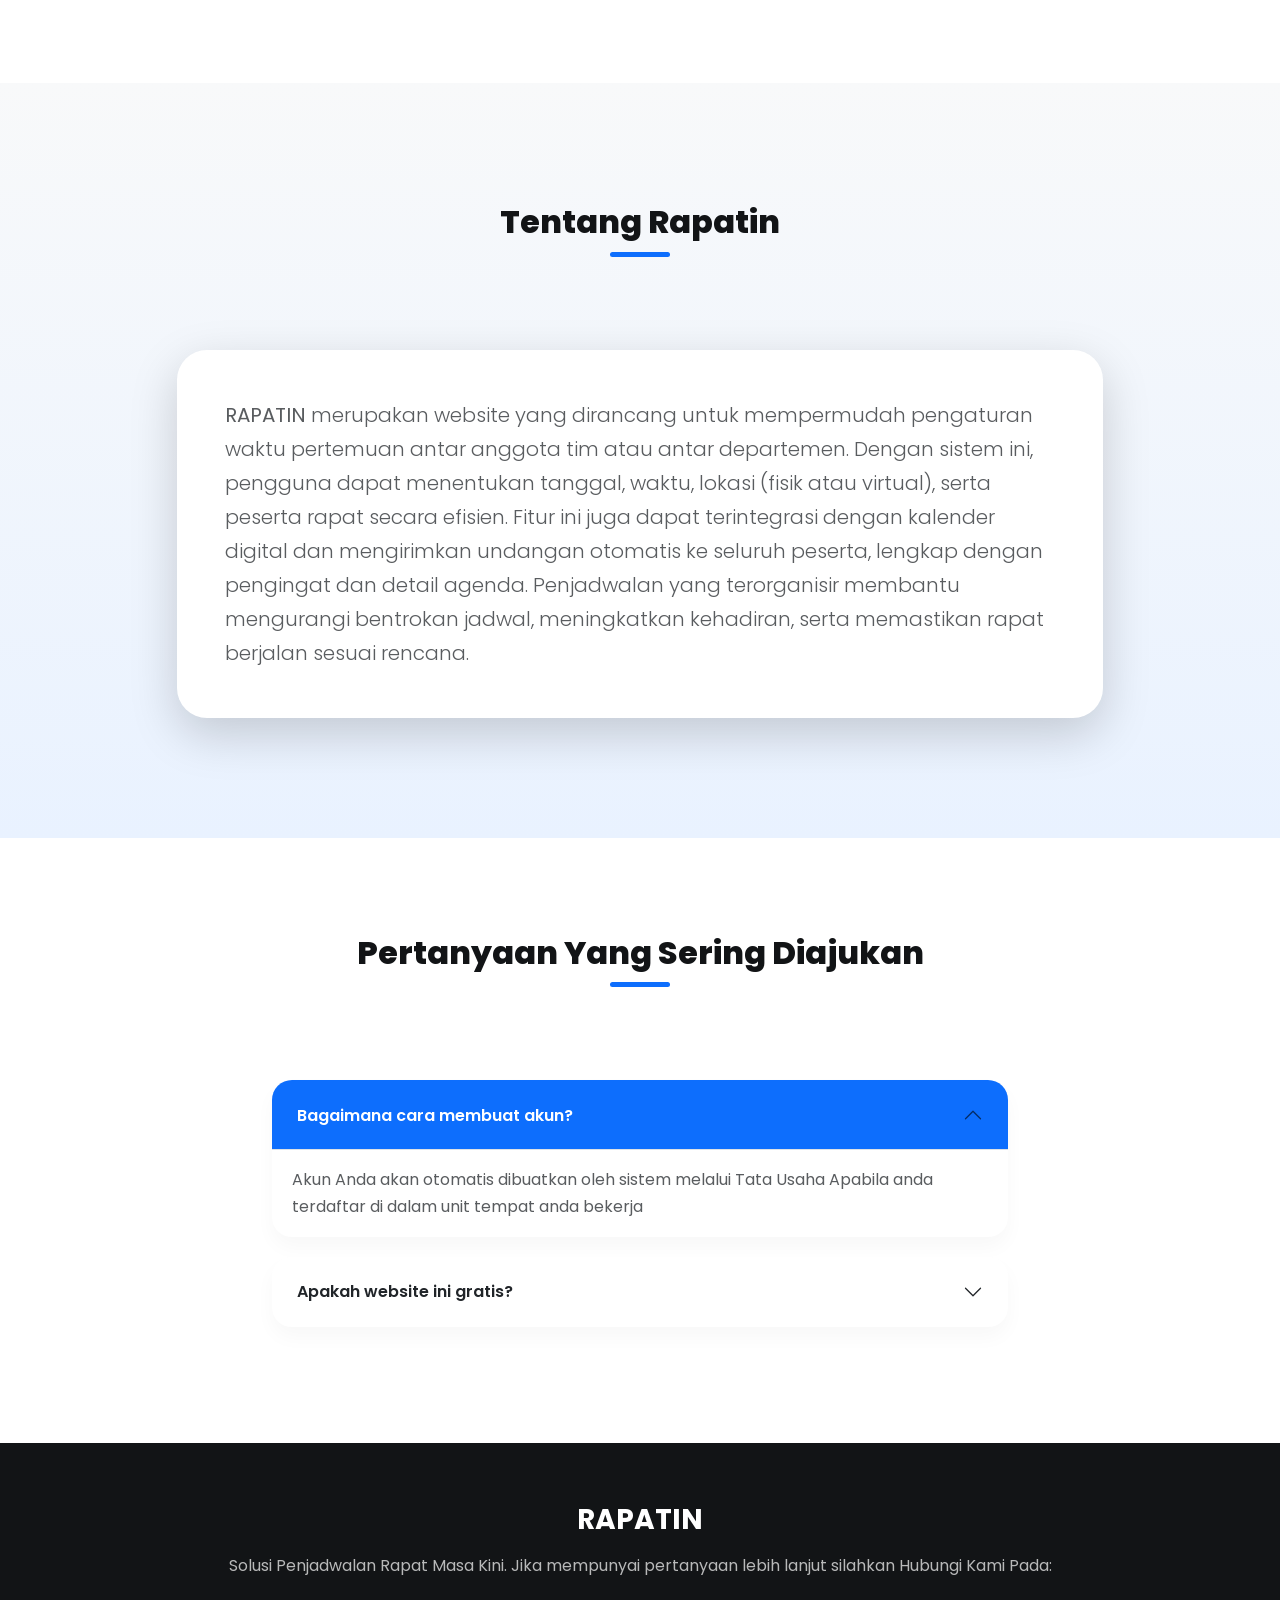
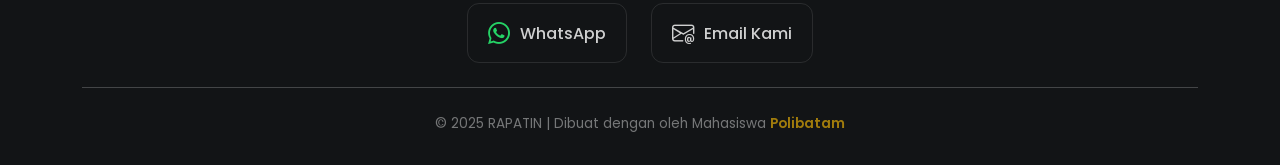
==== commit 98679f80: "Update index.html" ====
--- a/landing/index.html
+++ b/landing/index.html
@@ -409,7 +409,7 @@
       <div class="row mb-4">
         <div class="col-md-12">
           <h3 class="text-white fw-bold mb-3">RAPATIN</h3>
-          <p class="mb-4">Solusi Penjadwalan Rapat Masa Kini untuk Efisiensi Tim Anda. Jika anda mempunyai pertanyaan lebih lanjut silahkan Kontak Kami Pada:</p>
+          <p class="mb-4">Solusi Penjadwalan Rapat Masa Kini. Jika mempunyai pertanyaan lebih lanjut silahkan Hubungi Kami Pada:</p>
           
           <div class="d-flex justify-content-center gap-4 mt-2">
             <a href="https://wa.me/62895417483450" target="_blank" class="contact-link">
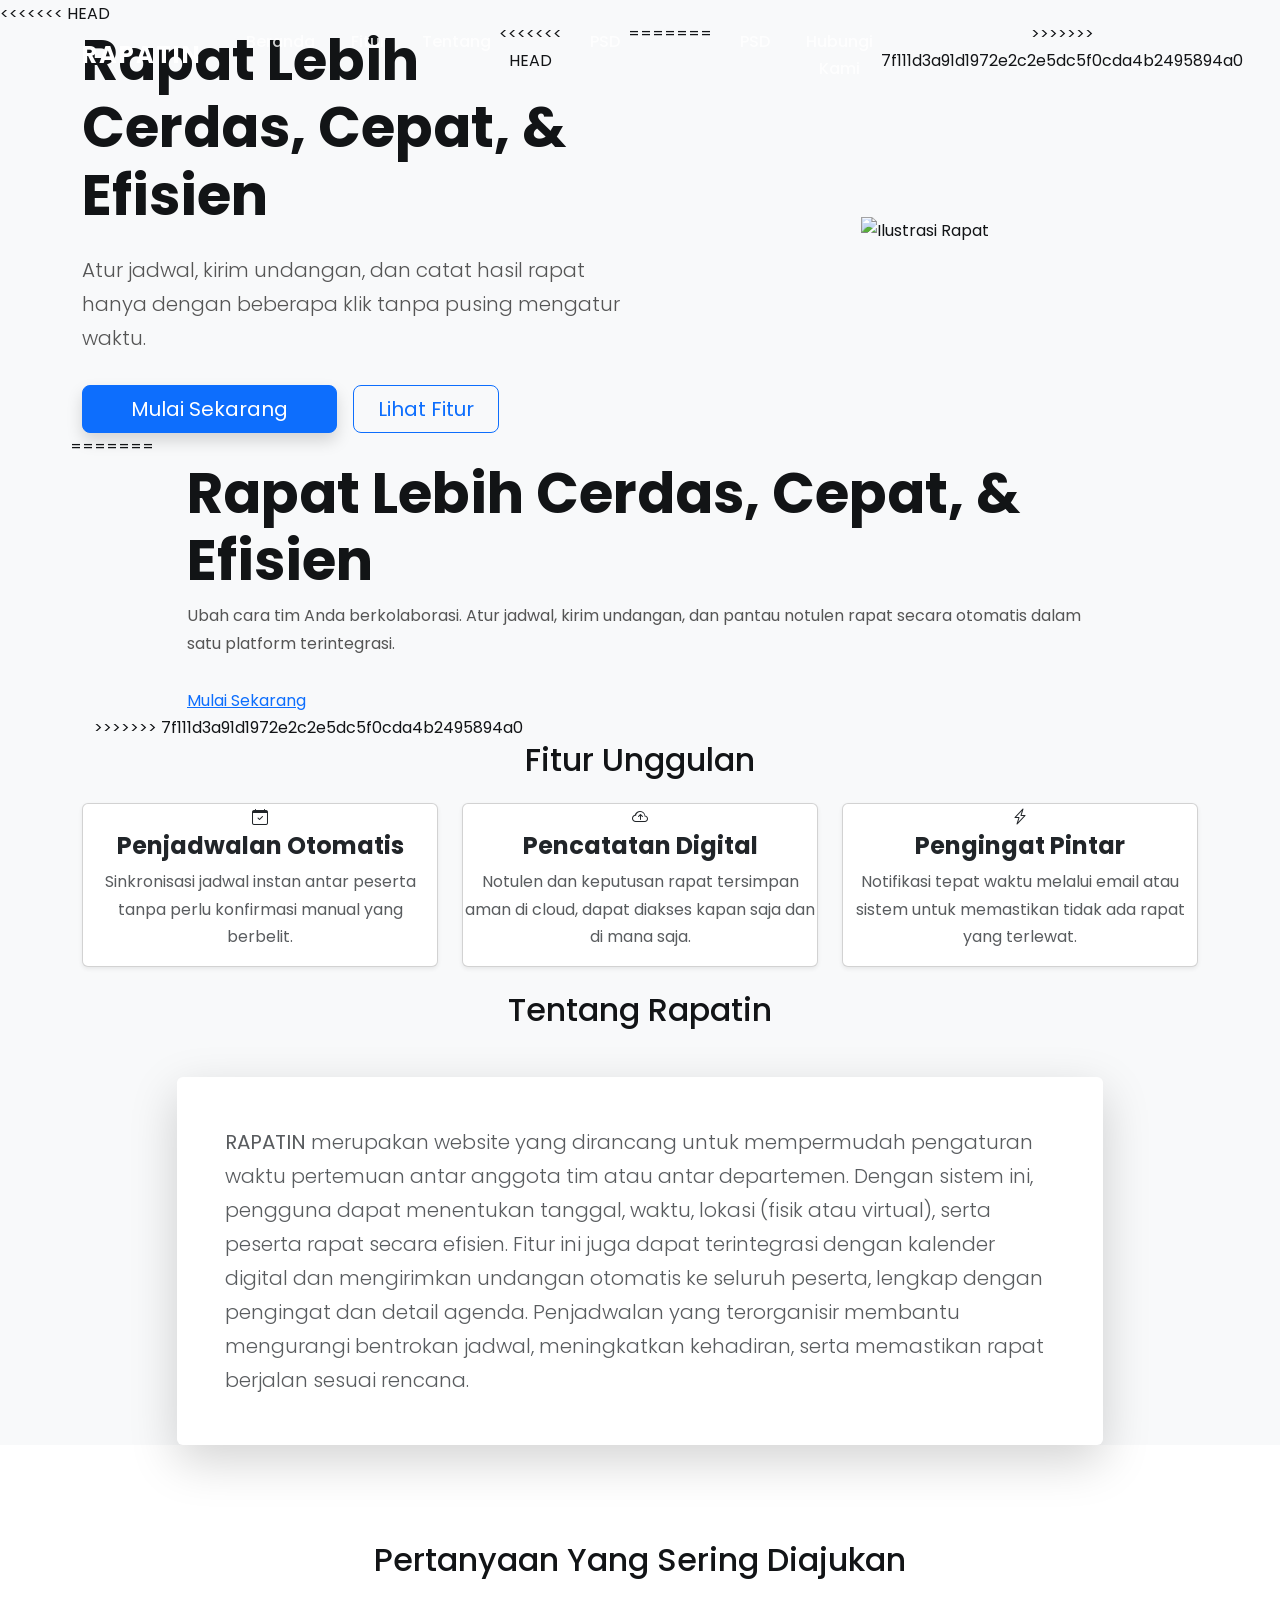
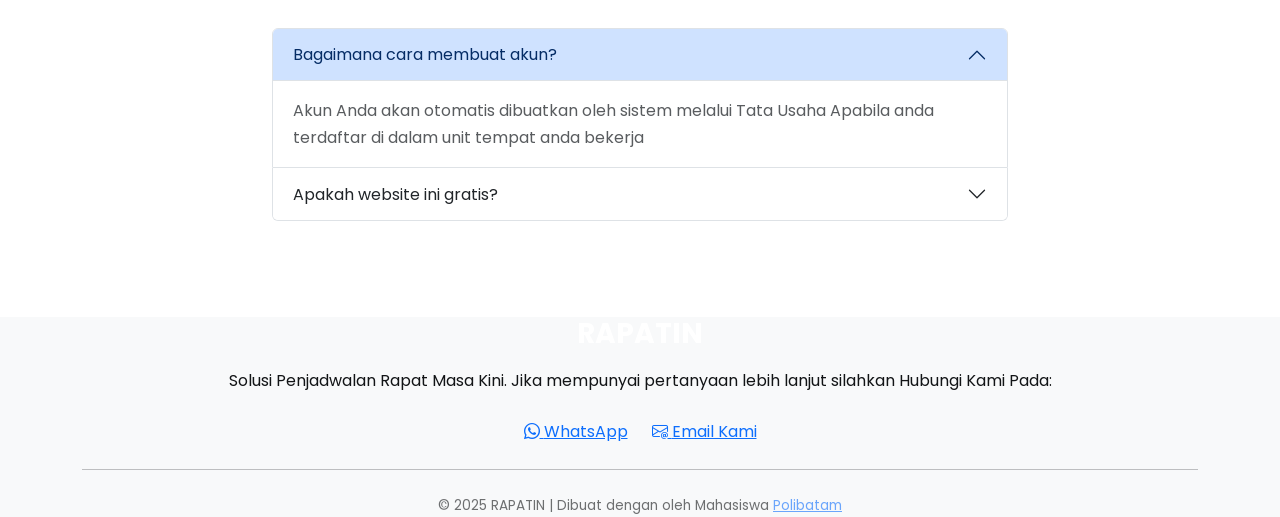
==== commit 96acc84b: "c" ====
--- a/landing/index.html
+++ b/landing/index.html
@@ -20,7 +20,11 @@
        =================================== */
     :root {
       --primary: #0d6efd;
+<<<<<<< Updated upstream
       --secondary: #0b327c;
+=======
+      --secondary: #343352;
+>>>>>>> Stashed changes
       --accent: #ffc107;
       --dark: #121416;
       --light: #f8f9fa;
@@ -76,6 +80,72 @@
       color: var(--accent) !important;
     }
 
+<<<<<<< HEAD
+   /* ===================================
+   HERO SECTION (UPDATED)
+   =================================== */
+
+.hero-section {
+    background: linear-gradient(135deg, #ffffff 0%, #f0f4ff 100%); /* Warna lebih terang agar ilustrasi menyatu */
+    color: var(--dark);
+    padding: 160px 0 100px 0;
+    position: relative;
+    overflow: hidden;
+    text-align: left; /* Berubah jadi rata kiri */
+}
+
+/* Menghapus pseudo-element ::before yang lama agar tidak menabrak gambar */
+.hero-section::before {
+    display: none; 
+}
+
+.hero-image {
+    max-width: 100%;
+    height: auto;
+    /* Memberikan sedikit efek mengapung */
+    animation: floating 3s ease-in-out infinite;
+}
+
+@keyframes floating {
+    0% { transform: translateY(0px); }
+    50% { transform: translateY(-15px); }
+    100% { transform: translateY(0px); }
+}
+
+.hero-section h1 {
+    font-weight: 700;
+    font-size: 3.5rem;
+    color: var(--secondary);
+    line-height: 1.2;
+}
+
+.hero-section p {
+    color: #555;
+    margin-bottom: 30px;
+}
+
+    /* Tombol yang lebih menarik */
+    .hero-section .btn-warning {
+      background: #ffc107;
+      border: none;
+      padding: 18px 50px;
+      font-size: 1.1rem;
+      text-transform: uppercase;
+      letter-spacing: 1px;
+      box-shadow: 0 10px 20px rgba(255, 193, 7, 0.3);
+    }
+
+    /* Responsif untuk HP */
+    @media (max-width: 768px) {
+      .hero-section h1 { font-size: 2.5rem; }
+      .hero-section { padding: 100px 20px; }
+    
+    }
+
+    @keyframes move-bg {
+      from { transform: translate(0, 0); }
+      to { transform: translate(50px, 50px); }
+=======
     .nav-link::after {
       content: '';
       position: absolute;
@@ -106,6 +176,7 @@
       color: var(--white);
       text-align: center;
       position: relative;
+>>>>>>> 7f111d3a91d1972e2c2e5dc5f0cda4b2495894a0
     }
 
     .hero-section h1 {
@@ -297,13 +368,35 @@
           <li class="nav-item"><a href="#hero" class="nav-link">Beranda</a></li>
           <li class="nav-item"><a href="#fitur" class="nav-link">Fitur</a></li>
           <li class="nav-item"><a href="#tentang" class="nav-link">Tentang</a></li>
+<<<<<<< HEAD
+          <li class="nav-item"><a href="#faq" class="nav-link">PSD</a></li>
+=======
           <li class="nav-item"><a href="#psd" class="nav-link">PSD</a></li>
           <li class="nav-item"><a href="#hubungi" class="nav-link">Hubungi Kami</a></li>
+>>>>>>> 7f111d3a91d1972e2c2e5dc5f0cda4b2495894a0
         </ul>
       </div>
     </div>
   </nav>
 
+<<<<<<< HEAD
+  <!-- ========================= HERO ========================= -->
+ <section id="hero" class="hero-section">
+  <div class="container">
+    <div class="row align-items-center">
+      <div class="col-lg-6" data-aos="fade-right">
+        <h1 class="mb-4">Rapat Lebih Cerdas, Cepat, & Efisien</h1>
+        <p class="lead">Atur jadwal, kirim undangan, dan catat hasil rapat hanya dengan beberapa klik tanpa pusing mengatur waktu.</p>
+        <div class="d-flex gap-3">
+            <a href="../login/login.php" class="btn btn-primary btn-lg px-5 shadow">Mulai Sekarang</a>
+            <a href="#fitur" class="btn btn-outline-primary btn-lg px-4">Lihat Fitur</a>
+        </div>
+      </div>
+      
+      <div class="col-lg-6 mt-5 mt-lg-0 text-center" data-aos="fade-left">
+        <img src="undraw_eating-together_mr7m.png" alt="Ilustrasi Rapat" class="hero-image">
+      </div>
+=======
   <section id="hero" class="hero-section">
     <div class="container" data-aos="zoom-in" data-aos-duration="1200">
       <div class="row justify-content-center">
@@ -313,8 +406,10 @@
           <a href="../login/login.php" class="btn-hero">Mulai Sekarang</a>
         </div>
       </div>
+>>>>>>> 7f111d3a91d1972e2c2e5dc5f0cda4b2495894a0
     </div>
-  </section>
+  </div>
+</section>
 
   <section id="fitur">
     <div class="container text-center">
@@ -445,3 +540,5 @@
   </script>
 </body>
 </html>
+
+
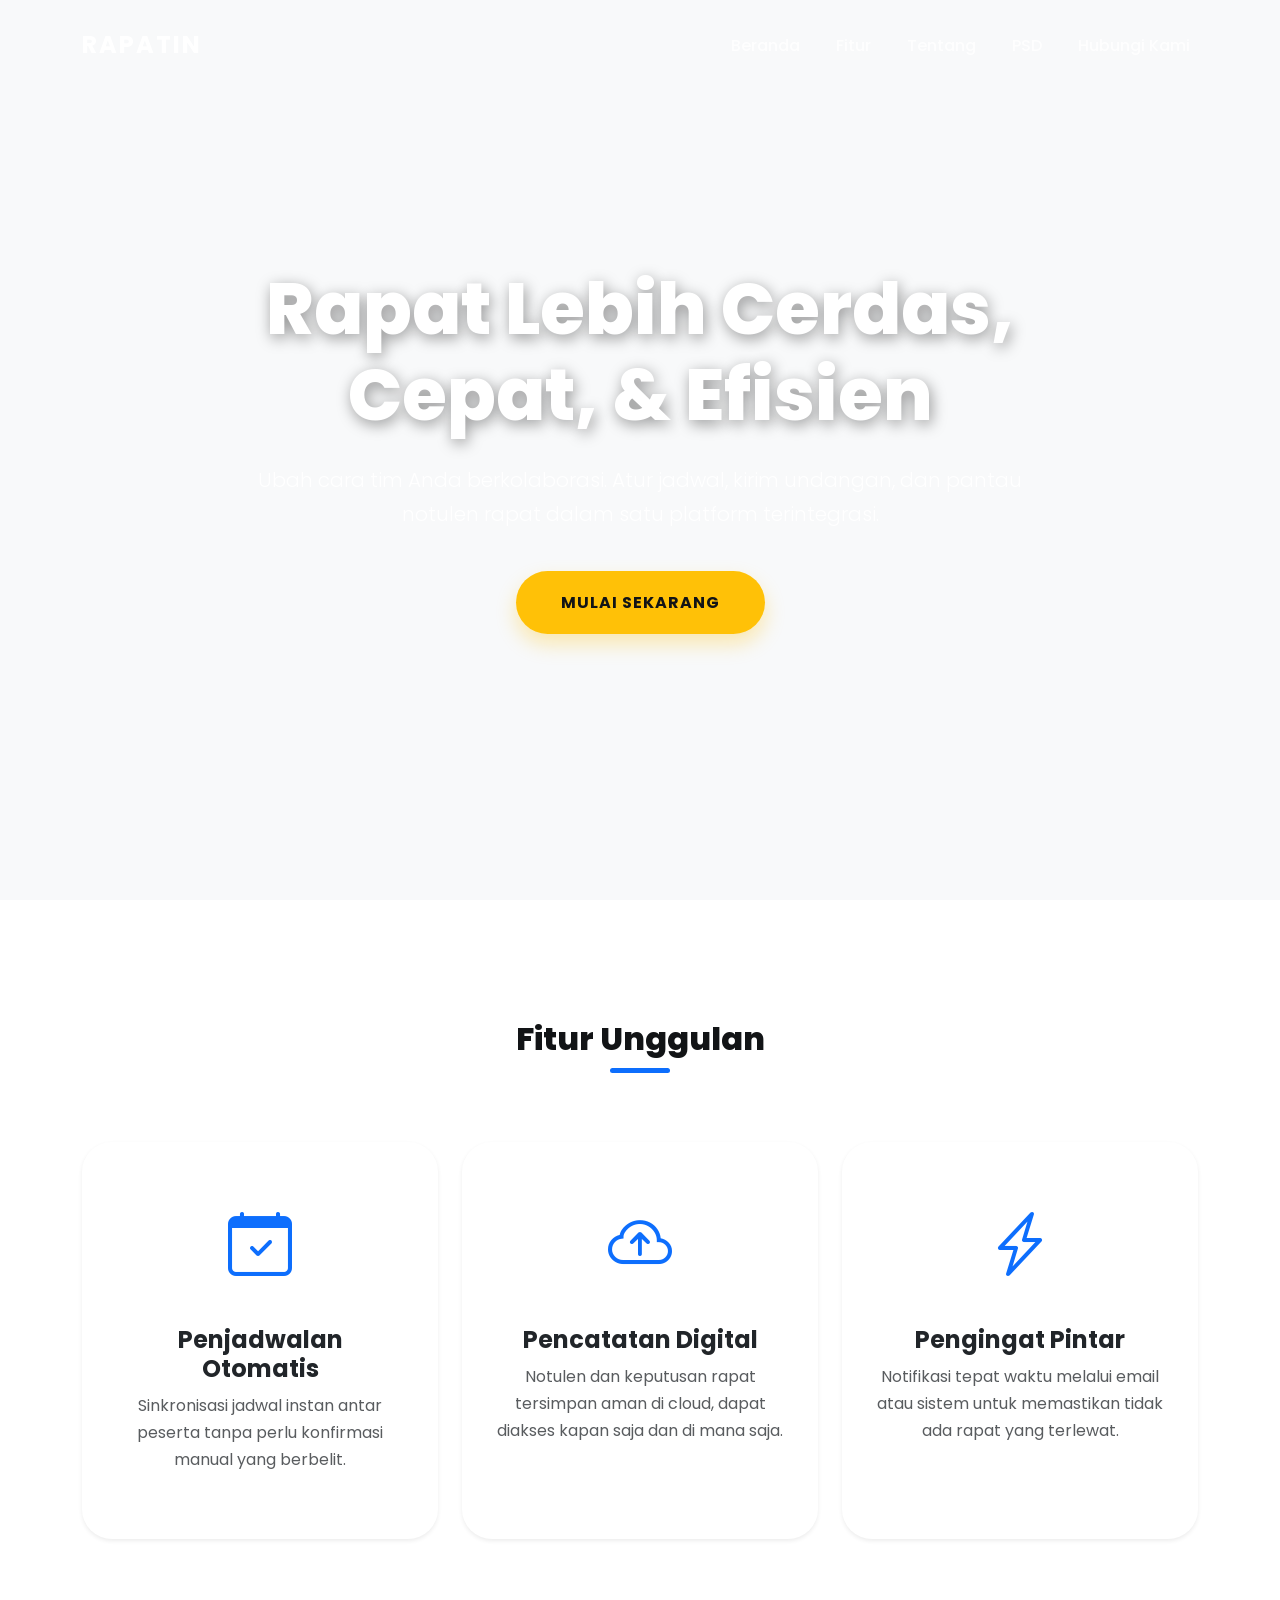
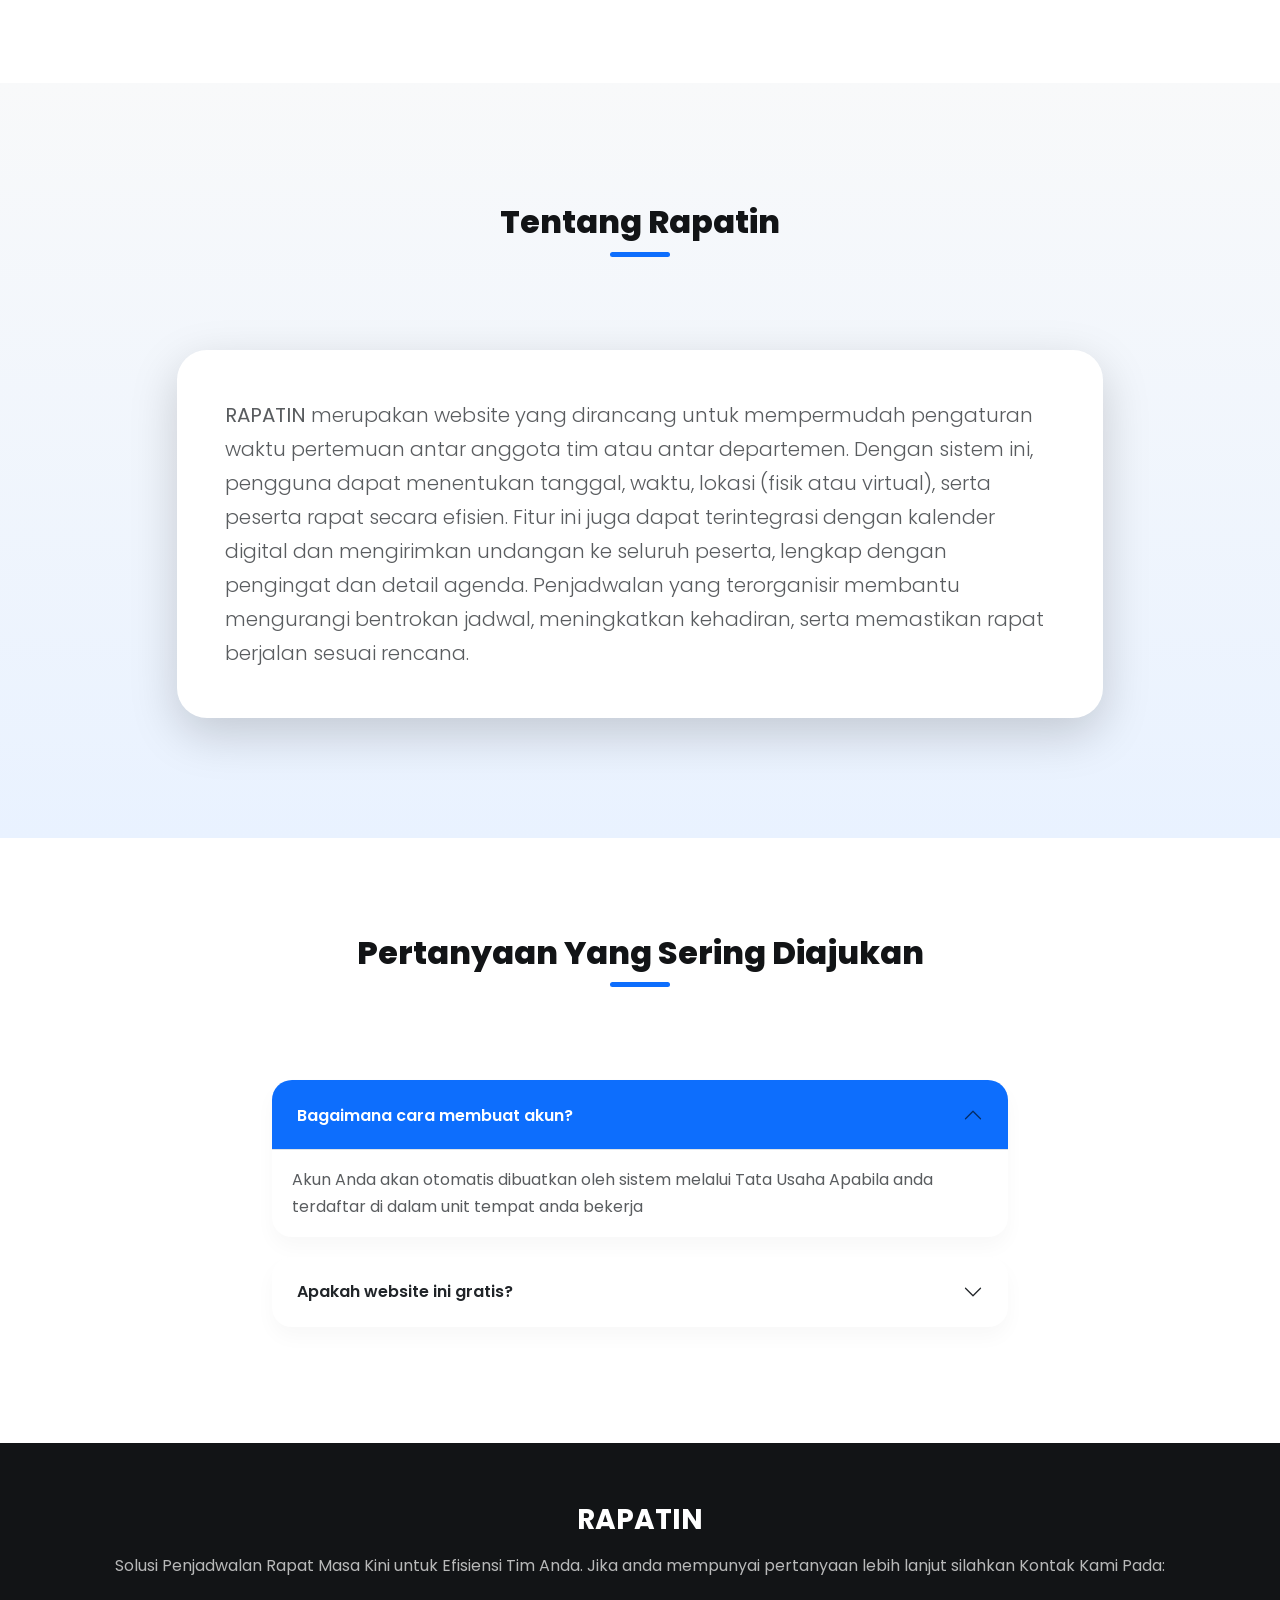
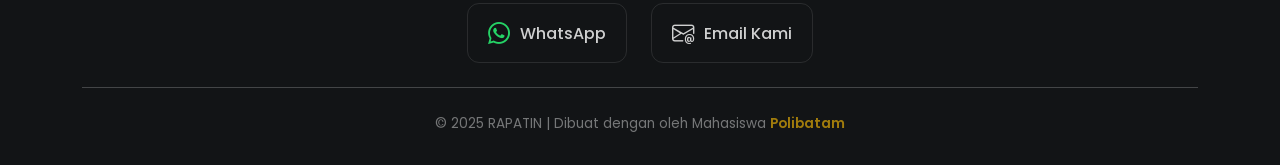
==== commit 756e7fbb: "tambah komentar" ====
--- a/landing/index.html
+++ b/landing/index.html
@@ -15,16 +15,10 @@
   <link href="https://cdn.jsdelivr.net/npm/aos@2.3.4/dist/aos.css" rel="stylesheet" />
 
   <style>
-    /* ===================================
-       GAYA UMUM & VARIABEL
-       =================================== */
+    /* Style Umum */
     :root {
       --primary: #0d6efd;
-<<<<<<< Updated upstream
       --secondary: #0b327c;
-=======
-      --secondary: #343352;
->>>>>>> Stashed changes
       --accent: #ffc107;
       --dark: #121416;
       --light: #f8f9fa;
@@ -44,9 +38,7 @@
       line-height: 1.7;
     }
 
-    /* ===================================
-       NAVBAR MODERN
-       =================================== */
+    /* Navbar */
     .navbar {
       transition: all 0.4s cubic-bezier(0.4, 0, 0.2, 1);
       padding: 20px 0;
@@ -80,72 +72,6 @@
       color: var(--accent) !important;
     }
 
-<<<<<<< HEAD
-   /* ===================================
-   HERO SECTION (UPDATED)
-   =================================== */
-
-.hero-section {
-    background: linear-gradient(135deg, #ffffff 0%, #f0f4ff 100%); /* Warna lebih terang agar ilustrasi menyatu */
-    color: var(--dark);
-    padding: 160px 0 100px 0;
-    position: relative;
-    overflow: hidden;
-    text-align: left; /* Berubah jadi rata kiri */
-}
-
-/* Menghapus pseudo-element ::before yang lama agar tidak menabrak gambar */
-.hero-section::before {
-    display: none; 
-}
-
-.hero-image {
-    max-width: 100%;
-    height: auto;
-    /* Memberikan sedikit efek mengapung */
-    animation: floating 3s ease-in-out infinite;
-}
-
-@keyframes floating {
-    0% { transform: translateY(0px); }
-    50% { transform: translateY(-15px); }
-    100% { transform: translateY(0px); }
-}
-
-.hero-section h1 {
-    font-weight: 700;
-    font-size: 3.5rem;
-    color: var(--secondary);
-    line-height: 1.2;
-}
-
-.hero-section p {
-    color: #555;
-    margin-bottom: 30px;
-}
-
-    /* Tombol yang lebih menarik */
-    .hero-section .btn-warning {
-      background: #ffc107;
-      border: none;
-      padding: 18px 50px;
-      font-size: 1.1rem;
-      text-transform: uppercase;
-      letter-spacing: 1px;
-      box-shadow: 0 10px 20px rgba(255, 193, 7, 0.3);
-    }
-
-    /* Responsif untuk HP */
-    @media (max-width: 768px) {
-      .hero-section h1 { font-size: 2.5rem; }
-      .hero-section { padding: 100px 20px; }
-    
-    }
-
-    @keyframes move-bg {
-      from { transform: translate(0, 0); }
-      to { transform: translate(50px, 50px); }
-=======
     .nav-link::after {
       content: '';
       position: absolute;
@@ -161,12 +87,10 @@
       width: 100%;
     }
 
-    /* ===================================
-       HERO SECTION (IMAGE + GRADIENT)
-       =================================== */
+    /* Hero Section */
     .hero-section {
       background: linear-gradient(rgba(0, 0, 0, 0.65)), 
-                  url('polteknya_atu.jpg'); 
+                  url('landing/polteknya_atu.jpg'); 
       background-size: cover;
       background-position: center;
       background-attachment: fixed;
@@ -176,7 +100,6 @@
       color: var(--white);
       text-align: center;
       position: relative;
->>>>>>> 7f111d3a91d1972e2c2e5dc5f0cda4b2495894a0
     }
 
     .hero-section h1 {
@@ -217,9 +140,7 @@
       color: #000;
     }
 
-    /* ===================================
-       FITUR SECTION
-       =================================== */
+    /* Fitur Section */
     #fitur {
       padding: 120px 0;
       background: var(--white);
@@ -274,9 +195,7 @@
       color: var(--white) !important;
     }
 
-    /* ===================================
-       TENTANG & PSD
-       =================================== */
+    /* Tentang & PSD */
     #tentang {
       padding: 120px 0;
       background: linear-gradient(180deg, #f8f9fa 0%, #e9f2ff 100%);
@@ -306,9 +225,7 @@
       color: white;
     }
 
-    /* ===================================
-       FOOTER
-       =================================== */
+    /* Footer */
     footer {
       background: var(--dark);
       padding: 60px 0 30px;
@@ -320,7 +237,8 @@
       text-decoration: none;
       font-weight: 600;
     }
-    /* CSS Tambahan untuk Kontak di Footer */
+
+    /* Contact */
     .contact-link {
       color: rgba(255, 255, 255, 0.8);
       text-decoration: none;
@@ -346,7 +264,7 @@
     }
 
     .bi-whatsapp {
-      color: #25D366; /* Warna khas WhatsApp */
+      color: #25D366;
     }
 
     .text-accent {
@@ -357,6 +275,7 @@
 </head>
 <body>
 
+  <!-- Navbar -->
   <nav class="navbar navbar-expand-lg fixed-top">
     <div class="container">
       <a class="navbar-brand fw-bold text-white" href="#">RAPATIN</a>
@@ -368,49 +287,29 @@
           <li class="nav-item"><a href="#hero" class="nav-link">Beranda</a></li>
           <li class="nav-item"><a href="#fitur" class="nav-link">Fitur</a></li>
           <li class="nav-item"><a href="#tentang" class="nav-link">Tentang</a></li>
-<<<<<<< HEAD
-          <li class="nav-item"><a href="#faq" class="nav-link">PSD</a></li>
-=======
           <li class="nav-item"><a href="#psd" class="nav-link">PSD</a></li>
           <li class="nav-item"><a href="#hubungi" class="nav-link">Hubungi Kami</a></li>
->>>>>>> 7f111d3a91d1972e2c2e5dc5f0cda4b2495894a0
         </ul>
       </div>
     </div>
   </nav>
-
-<<<<<<< HEAD
-  <!-- ========================= HERO ========================= -->
- <section id="hero" class="hero-section">
-  <div class="container">
-    <div class="row align-items-center">
-      <div class="col-lg-6" data-aos="fade-right">
-        <h1 class="mb-4">Rapat Lebih Cerdas, Cepat, & Efisien</h1>
-        <p class="lead">Atur jadwal, kirim undangan, dan catat hasil rapat hanya dengan beberapa klik tanpa pusing mengatur waktu.</p>
-        <div class="d-flex gap-3">
-            <a href="../login/login.php" class="btn btn-primary btn-lg px-5 shadow">Mulai Sekarang</a>
-            <a href="#fitur" class="btn btn-outline-primary btn-lg px-4">Lihat Fitur</a>
-        </div>
-      </div>
-      
-      <div class="col-lg-6 mt-5 mt-lg-0 text-center" data-aos="fade-left">
-        <img src="undraw_eating-together_mr7m.png" alt="Ilustrasi Rapat" class="hero-image">
-      </div>
-=======
+  <!-- End Navbar -->
+
+  <!-- Hero Section -->
   <section id="hero" class="hero-section">
     <div class="container" data-aos="zoom-in" data-aos-duration="1200">
       <div class="row justify-content-center">
         <div class="col-lg-10">
           <h1>Rapat Lebih Cerdas, Cepat, & Efisien</h1>
-          <p>Ubah cara tim Anda berkolaborasi. Atur jadwal, kirim undangan, dan pantau notulen rapat secara otomatis dalam satu platform terintegrasi.</p>
+          <p>Ubah cara tim Anda berkolaborasi. Atur jadwal, kirim undangan, dan pantau notulen rapat dalam satu platform terintegrasi.</p>
           <a href="../login/login.php" class="btn-hero">Mulai Sekarang</a>
         </div>
       </div>
->>>>>>> 7f111d3a91d1972e2c2e5dc5f0cda4b2495894a0
-    </div>
-  </div>
-</section>
-
+    </div>
+  </section>
+  <!-- End Hero Section -->
+
+  <!-- Fitur Section -->
   <section id="fitur">
     <div class="container text-center">
       <h2 class="section-title" data-aos="fade-up">Fitur Unggulan</h2>
@@ -439,7 +338,9 @@
       </div>
     </div>
   </section>
-
+  <!-- End Fitur Section -->
+
+  <!-- Tentang Section -->
   <section id="tentang">
     <div class="container">
       <div class="text-center mb-5">
@@ -451,7 +352,7 @@
             <div class="row align-items-center">
               <div class="col-lg-12">
                 <p class="lead text-muted mb-0">
-                  <strong>RAPATIN</strong> merupakan website yang dirancang untuk mempermudah pengaturan waktu pertemuan antar anggota tim atau antar departemen. Dengan sistem ini, pengguna dapat menentukan tanggal, waktu, lokasi (fisik atau virtual), serta peserta rapat secara efisien. Fitur ini juga dapat terintegrasi dengan kalender digital dan mengirimkan undangan otomatis ke seluruh peserta, lengkap dengan pengingat dan detail agenda. Penjadwalan yang terorganisir membantu mengurangi bentrokan jadwal, meningkatkan kehadiran, serta memastikan rapat berjalan sesuai rencana.
+                  <strong>RAPATIN</strong> merupakan website yang dirancang untuk mempermudah pengaturan waktu pertemuan antar anggota tim atau antar departemen. Dengan sistem ini, pengguna dapat menentukan tanggal, waktu, lokasi (fisik atau virtual), serta peserta rapat secara efisien. Fitur ini juga dapat terintegrasi dengan kalender digital dan mengirimkan undangan ke seluruh peserta, lengkap dengan pengingat dan detail agenda. Penjadwalan yang terorganisir membantu mengurangi bentrokan jadwal, meningkatkan kehadiran, serta memastikan rapat berjalan sesuai rencana.
                 </p>
               </div>
             </div>
@@ -460,7 +361,9 @@
       </div>
     </div>
   </section>
-
+  <!-- End Tentang Section -->
+
+  <!-- PSD Section -->
   <section id="psd" class="py-5 bg-white">
     <div class="container py-5">
       <div class="text-center mb-5">
@@ -498,13 +401,15 @@
       </div>
     </div>
   </section>
-
+  <!-- End PSD Section -->
+
+  <!-- Footer -->
   <footer id="hubungi">
     <div class="container text-center">
       <div class="row mb-4">
         <div class="col-md-12">
           <h3 class="text-white fw-bold mb-3">RAPATIN</h3>
-          <p class="mb-4">Solusi Penjadwalan Rapat Masa Kini. Jika mempunyai pertanyaan lebih lanjut silahkan Hubungi Kami Pada:</p>
+          <p class="mb-4">Solusi Penjadwalan Rapat Masa Kini untuk Efisiensi Tim Anda. Jika anda mempunyai pertanyaan lebih lanjut silahkan Kontak Kami Pada:</p>
           
           <div class="d-flex justify-content-center gap-4 mt-2">
             <a href="https://wa.me/62895417483450" target="_blank" class="contact-link">
@@ -523,22 +428,21 @@
       </p>
     </div>
   </footer>
-
-  <script src="https://cdn.jsdelivr.net/npm/bootstrap@5.3.0/dist/js/bootstrap.bundle.min.js"></script>
-  <script src="https://cdn.jsdelivr.net/npm/aos@2.3.4/dist/aos.js"></script>
-  <script>
-    AOS.init({ duration: 1000, once: true });
-
-    window.addEventListener("scroll", () => {
-      const navbar = document.querySelector(".navbar");
-      if (window.scrollY > 50) {
-        navbar.classList.add("scrolled");
-      } else {
-        navbar.classList.remove("scrolled");
-      }
-    });
-  </script>
+  <!-- End Footer -->
+
+<script src="https://cdn.jsdelivr.net/npm/bootstrap@5.3.0/dist/js/bootstrap.bundle.min.js"></script>
+<script src="https://cdn.jsdelivr.net/npm/aos@2.3.4/dist/aos.js"></script>
+<script>
+  AOS.init({ duration: 1000, once: true });
+  
+  window.addEventListener("scroll", () => {
+    const navbar = document.querySelector(".navbar");
+    if (window.scrollY > 50) {
+      navbar.classList.add("scrolled");
+    } else {
+      navbar.classList.remove("scrolled");
+    }
+  });
+</script>
 </body>
 </html>
-
-
